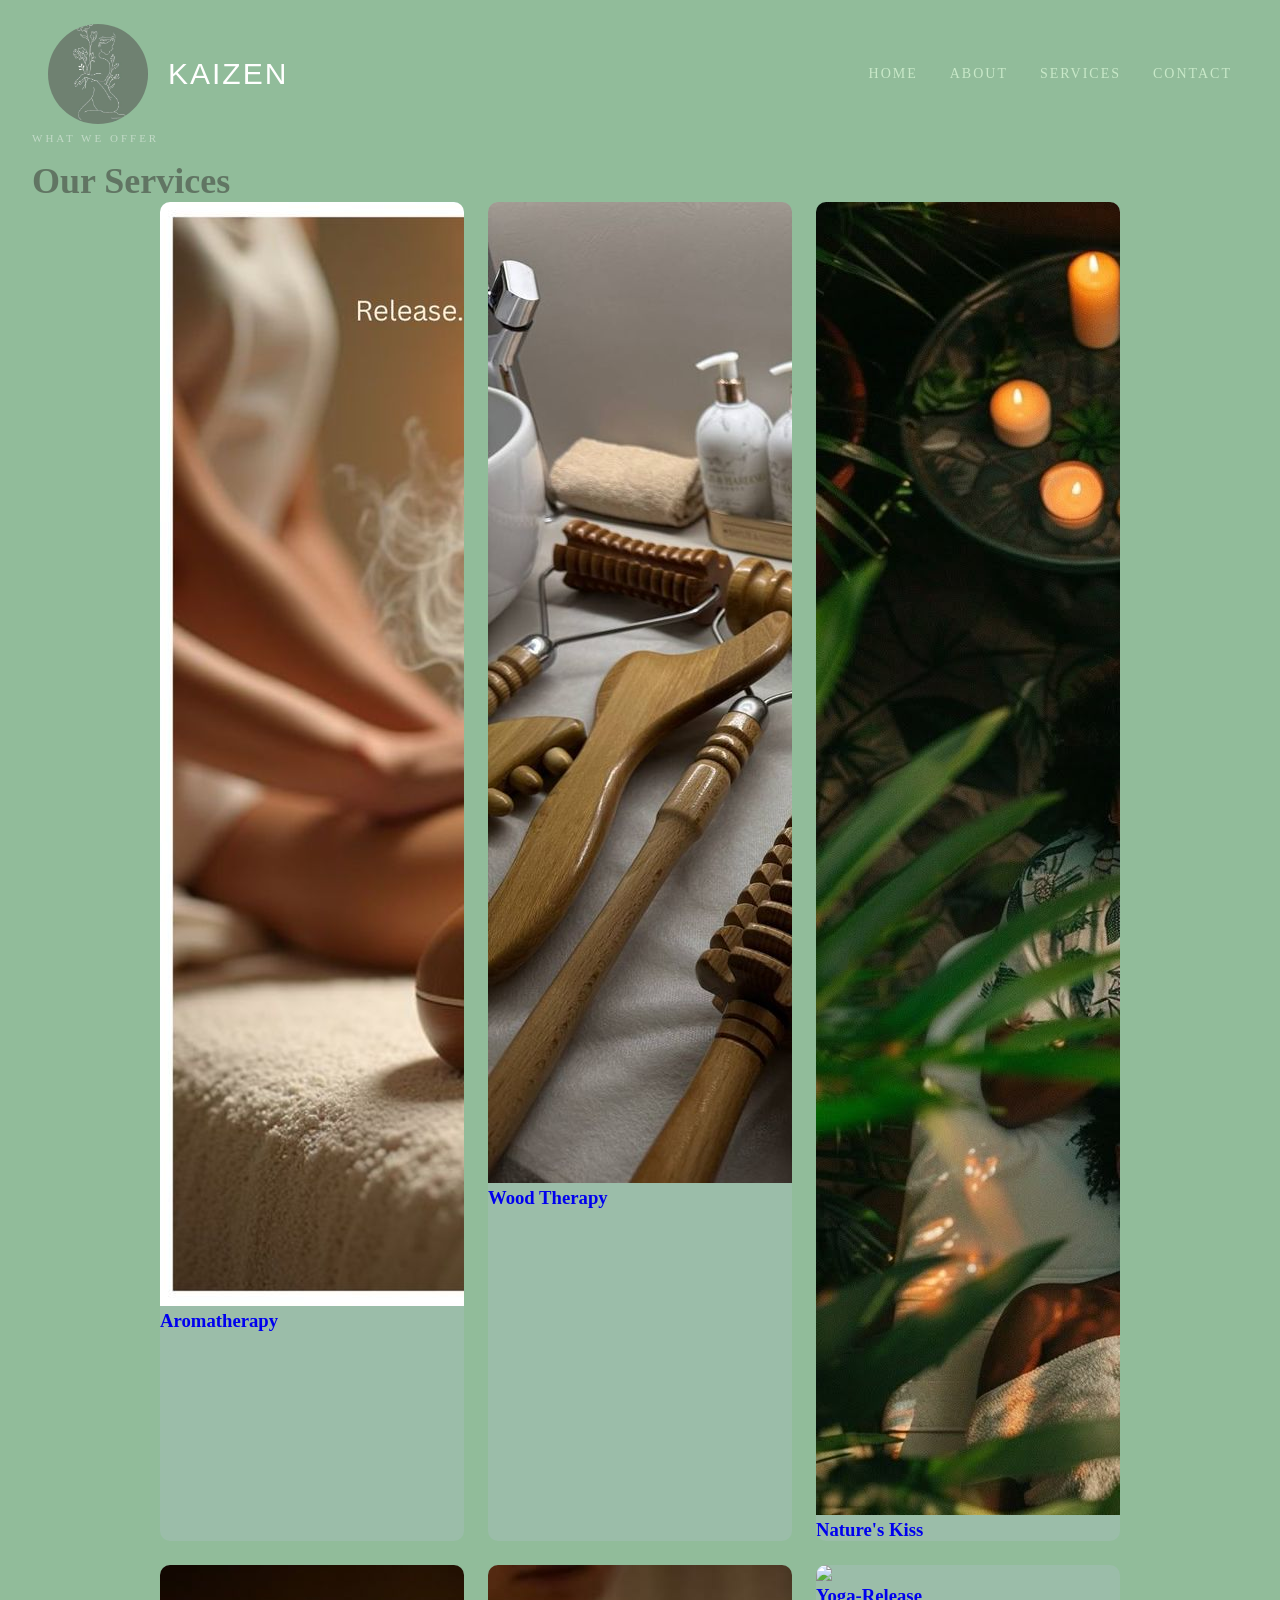
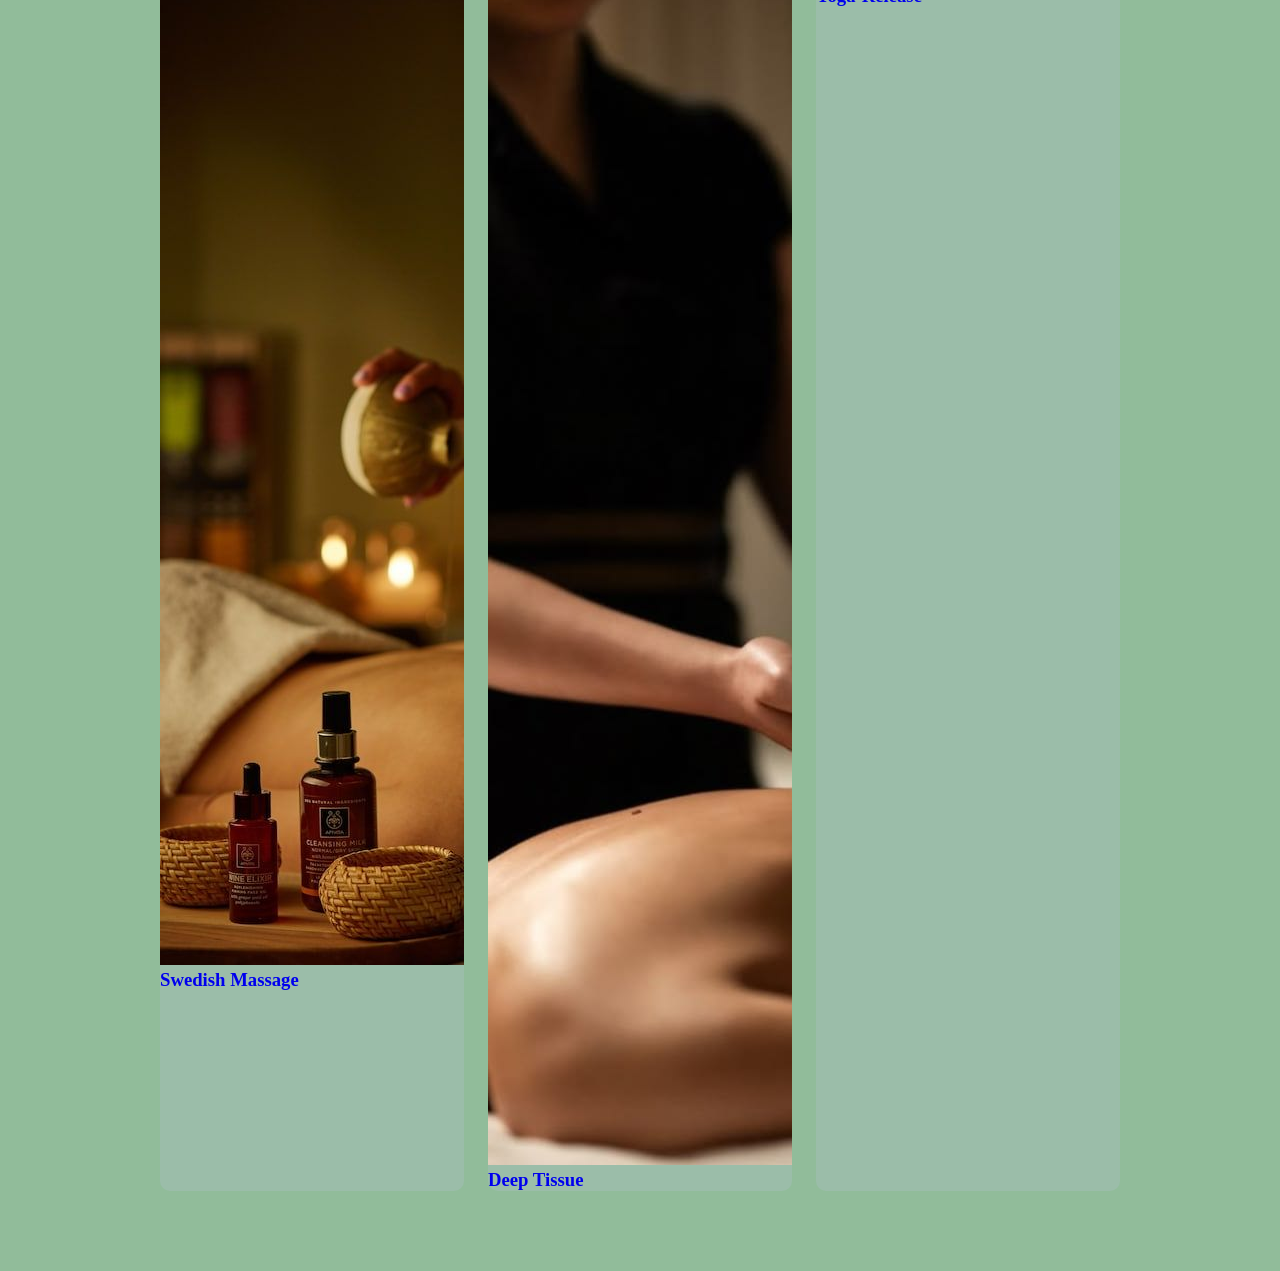
==== about.html @ e498088a "fixing the image files for card" ====
<!DOCTYPE html>
<html lang="en">
<head>
    <meta charset="UTF-8">
    <meta name="viewport" content="width=device-width, initial-scale=1.0">
    <title>About</title>
    <link rel="stylesheet" href="style.css"/>

</head>
<body> 
    <nav>
    <a href="index.html" class="nav-logo">
      <img src="logo-wellness.jpg" alt="Logo" class="nav-logo-img"/>
      <span class="nav-logo-text">Kaizen</span>
    </a>
    
    <div class="nav-links">
      <a href="index.html">Home</a>
      <a href="about.html" class="active">About</a>
      <a href="about.html#services">Services</a>
      <a href="booking.html">Contact</a>
    </div>

    <div class="hamburger" id="hamburger" onclick="toggleMenu()">
      <span></span>
      <span></span>
      <span></span>
      <span></span>
    </div>
  </nav>

  
  <div class="mobile-menu" id="mobileMenu">
    <a href="index.html">Home</a>
    <a href="about.html">About</a>
    <a href="about.html#services">Services</a>
    <a href="booking.html">Contact</a>
  </div>

  <!--About my company small paragragh-->
<section id="about">




</section>


  <!--my services section  -->
  <!--the description of services will be in a javascript array hence use of id -->
<section id="services" class="services-section">
    <div classs="services-header">
        <p class="services-tag">What we Offer</p>
        <h2 class="services-title">Our Services</h2>
    </div>
    
    <div class="services-grid" id="servicesGrid"></div>
</section>

<!--footer section-->

    <script src="script.js"></script>
    <script src="services.js" defer></script>
</body>
</html>
---- style.css ----
* {
  margin: 0;
  padding: 0;
  box-sizing: border-box;
}

body {
  background: whitesmoke;
  font-family: "Playfair Display", serif;
}

nav {
 color: rgb(6, 70, 6);
  position: absolute;
  top: 0;
  left: 0;
  width: 100%;
  display: flex;
  gap: 2rem;
  padding: 1.5rem 3rem;
  z-index: 10;
  box-sizing: border-box;
}

.nav-logo{
    margin-right: auto;
    display: flex;
    align-items: center;
    gap: 20px;
    text-decoration: none;
}

.nav-logo-img{
    height: 100px;
    width: 100px;
    object-fit: cover;
    border-radius: 60%;
}


.nav-logo-text {
  font-family: 'Playball Regular', sans-serif;
  font-size: 30px;
  color: #fff;
  font-weight: 400;
  
}

/* Nav links — sit on the right */
.nav-links {
  display: flex;
  align-items: center;
  gap: 2rem;
}


nav a {
  color: rgb(200, 232, 200);
  text-decoration: none;
  font-family: "Playfair Display", serif;
  font-size: 14px;
  letter-spacing: 2px;
  text-transform: uppercase;
  transition: color 0.3s;
}

nav a:hover {
  color: #a8d0ff;
}

.hero {
    position: relative;
    width: 100%;
    min-height: 100vh;
    display: flex;
    align-items: center;
    justify-content: center;
    overflow: hidden;
    background-image: url('bamboo-sitting-area.jpg');
    background-size: cover;
    background-position: center;
}

.hero-overlay{
    position: absolute;
    inset: 0;
    background: rgba(0, 0, 0, 0.7);
    transition:background 0.5s ease ;
}

.hero:hover .hero-overlay{
    background: rgba(0, 0, 0, 0.2);
}

.hero-content {
    position: relative;
    z-index: 2;
    text-align: left;
    padding: 3rem 2rem;
    max-width: 560px;
}

.hero-title{
    font-family: 'Playfair Display', serif;
    font-size: 50px;
    color: #fff;
    line-height: 1.1;
    margin-bottom: 1rem;
}

.hero-title span{
    display: inline-block;
    transition: transform 0.35s ease, color 0.35s ease;
    cursor: default;
 }

 .hero-title span:hover{
    color: white;
    transform: translateY(-5px) scale(1.05); 
 }

.hero-subtitle{
    font-family: Georgia, 'Times New Roman', Times, serif;
    font-size: 18px;
    color: rgba(255,255,255,0.8);
    line-height: 1.7;
    margin-bottom: 2.5rem;
 }   

 .hero-subtitle em{
    font-style: normal;
    display: inline-block;
    transition: color 0.3s , transform 0.3s;
    cursor: default;
 }

 .hero-subtitle em:hover{
    color: rgb(17, 91, 67);
    transform: translateY(-2px);
 }

 .hero-btn{
    padding: 16px 48px;
    background: transparent;
    color: rgb(129, 168, 129);
    border: 1.5px solid rgba(255,255,255,0.7);
    font-family: Georgia, 'Times New Roman', Times, serif;
    font-size: 13px;
    letter-spacing: 3px;
    text-transform: uppercase;
    cursor: pointer;
    transition: background 0.3s, transform 0.2s;
 }

 .hero-btn:hover{
    background: rgba(255,255,255,0.15);
    border-color: rgb(6, 49, 6);
    transform: translateY(-3px);
 }
 
 .hero-btn:active{
    transform: translateY(0);
 }

 /*feature section */

 .features-section{
  background: rgb(246, 237, 237);
  padding: 5rem 2rem;
  font-family: 'Playfair Display',serif;
 }

 .features-header{
  text-align: center;
  margin-bottom: 3.5rem;
 }

 

.features-title{
  font-family: 'Playball Regular',sans-serif;
  font-size: 34px;
  color: rgb(4, 50, 26);
  font-weight: 700;
  margin-bottom: 0.8rem;
}

.features-subtitle{
  font-size: 15px;
  color: rgb(4, 50, 26);
  max-width: 480px;
  margin: 0 auto;
  line-height: 1.7;
}

.features-grid{
  display: grid;
  grid-template-columns: repeat(3, 1fr);
  gap: 1.5rem;
  max-width: 960px;
  margin: 0 auto;
}

.feature-card{
  background: #d9e7dc7e;
  border: 0.5px solid rgba(0, 0, 0, 0.7);
  border-radius: 12px;
  text-align: center;
  padding:2rem 1.5rem;
  transition: transform 0.3s, box-shadow 0.3s, border-color 0.3s;
  cursor: default;
}

.feature-card:hover{
  transform: translateY(-6px);
  box-shadow: 0 12px 40px rgba(0, 0, 0, 0.08);
  border-color: rgba(131, 136, 141, 0.5);
}

.feature-icon{
  width:60px;
  height:60px;
  border-radius: 50%;
  display:flex;
  background:#9bbda9;
  align-items: center;
  justify-content: center;
  font-size: 26px;
  margin: 0 auto 1.2rem;
  transition: background 0.3s, transform 0.3s;
}

.feature-card:hover .feature-icon{
  background: #716f6f;
  transform: scale(1.1)rotate(-5deg);
}

.feature-name{
  font-family: 'Playball Regular',sans-serif;
  font-size:17px;
  color:rgb(21, 30, 24);
  font-weight: 700;
  margin-bottom: 0.6rem;
}

.feature-desc{
  font-size: 13px;
  color: rgb(21, 30, 24);
  line-height: 1.7;
}



/*about section */




/*services section*/
.services-section{
  padding:5rem 2rem;
  background: rgb(145, 188, 154);
  font-family: 'Playfair Display', serif;
  padding-top: 8rem;
}

.services-header{
  text-align: center;
  margin-bottom: 3rem;
  font-size: 40px;
}

.services-tag{
  display: inline-block;
  font-size: 11px;
  letter-spacing: 3px;
  text-transform: uppercase;
  color: rgba(255,255,255,0.45);
  margin-bottom: 1rem;
}

.services-title{
  font-family: 'Playfair Display', serif;
  font-size: 36px;
  color: rgb(97, 117, 99);
  font-family: 700;
  margin: 0;
}

.services-grid{
  display: grid;
  grid-template-columns: repeat(3,1fr);
  gap: 1.5rem;
  max-width: 960px;
  margin:0 auto;
}

.services-card{
  background: #9bbda9;
  border:0.5px solid(255 255 255 0.08);
  border-radius: 10px;
  overflow: hidden;
  cursor: pointer;
  text-decoration: none;
  display: block;
  transition:border-color 0.3s transform 0.3s;
}

.services-card:hover{
  border-color: rgba(168 208 255);
  transform:translateY(-6px)
}

.services-img-wrap{
  position: relative;
  width: 100%;
  height:180px;
  overflow: hidden;
}

.services-img-wrap img{
  width: 100%;
  height:100%;
  object-fit: cover;
  transition: transform 0.5s ease, filter 0.4s ease;
  filter: brightness(0.75);
}

.services-card:hover.services-img-wrap img{
  transform: scale(1.08); /*zoom on hover*/
  filter:brightness(1); /*full brightness on hover*/
}

/*dark overlay on image*/
.services-img-overlay{
  position: absolute;
  inset: 0;
  background: rgba(10,20,40,0.35);
  transition: background 0.4s;
}

.services-card:hover .services-img-overlay{
  background: rgba(10,20,40,0.1);  /*lighter on hover*/
}

.services-badge{
  position: absolute;
  top:12px;
  right:12px;
  background: rgba(10,20,40,0.75);
  color: #3e6d57;
  font-size: 11px;
  letter-spacing: 1.5px;
  text-transform: uppercase;
  padding:4px 10px;
  border-radius: 20px;
  border: 0.5px solid rgba(168 208 255 0.3);
}

/*card body*/
.services-body{
  padding: 1.2rem 1.25rem 1.4rem;
}

.services-name{
  font-family: 'Playball Regular', sans-serif;
  font-size: 18px;
  color:rgb(13, 45, 13);
  font-weight: 700;
  margin: 0 0 0.5rem;
}

.services-desc{
  font-size:13px;
  color: rgba(255,255,255,0.55);
  line-height: 1.6;
  margin: 0 0 1rem;
}

/*price and book now row*/
.services-footer{
  display: flex;
  align-items: center;
  justify-content: space-between;
}

.services-price{
  font-size: 15px;
  color: #9bbda9;
}

.services-price span{
  font-size: 11px;
  color: rgba(255,255,255,0.4);
  letter-spacing: 1px;
  text-transform: uppercase;
  margin-left: 4px;
}

.services-cta{
  font-size: 11px;
  letter-spacing: 2px;
  text-transform: uppercase;
  color: #a8d0ff;
  opacity: 0;
  transform: translateX(-6px);
  transition: opacity 0.3s, transform 0.3s;
}

.services-card:hover .services-cta{
  opacity:1;
  transform: translateX(0);
}


/*booking form section */





/*footer section*/

















 /*hamburger toggle menu */
 .hamburger{
  display: none;
  flex-direction: column;
  gap: 5px;
  cursor: pointer;
  padding: 4px;
 }

.hamburger span{
  display: block;
  width: 25px;
  height: 2px;
  background: rgb(209, 233, 209);
  border-radius: 2px;
  transition:all 0.3s;
 }

 .hamburger.is-open span:nth-child(1){
  transform: translateY(7px) rotate(45deg);
 }

 .hamburger.is-open span:nth-child(2){
  opacity:0;
 }
 
 .hamburger.is-open span:nth-child(3){
  transform: translateY(-7px) rotate(-45deg);
 }

 .mobile-menu{
  display: none;
  position: absolute;
  top: 70px;
  left:0;
  width:100%;
  background: rgba(9, 20, 40, 0.97);
  flex-direction: column;
  padding: 1.5rem 2rem;
  gap: 1.2rem;
  z-index:20;
 }

 .mobile-menu.open{
  display:flex;
 }

 .mobile-menu a{
  color:rgba(255,255,255,0.85);
  text-decoration: none;
  font-size:14px;
  letter-spacing: 2px;
  text-transform: uppercase;
  border-bottom: 0.5px solid rgba(255,255,255,0.1);
  padding-bottom: 1rem;
  transition:color 0.3s;
 }

 .mobile-menu a:hover{
  color:#fff
 }


/*Responsive section */
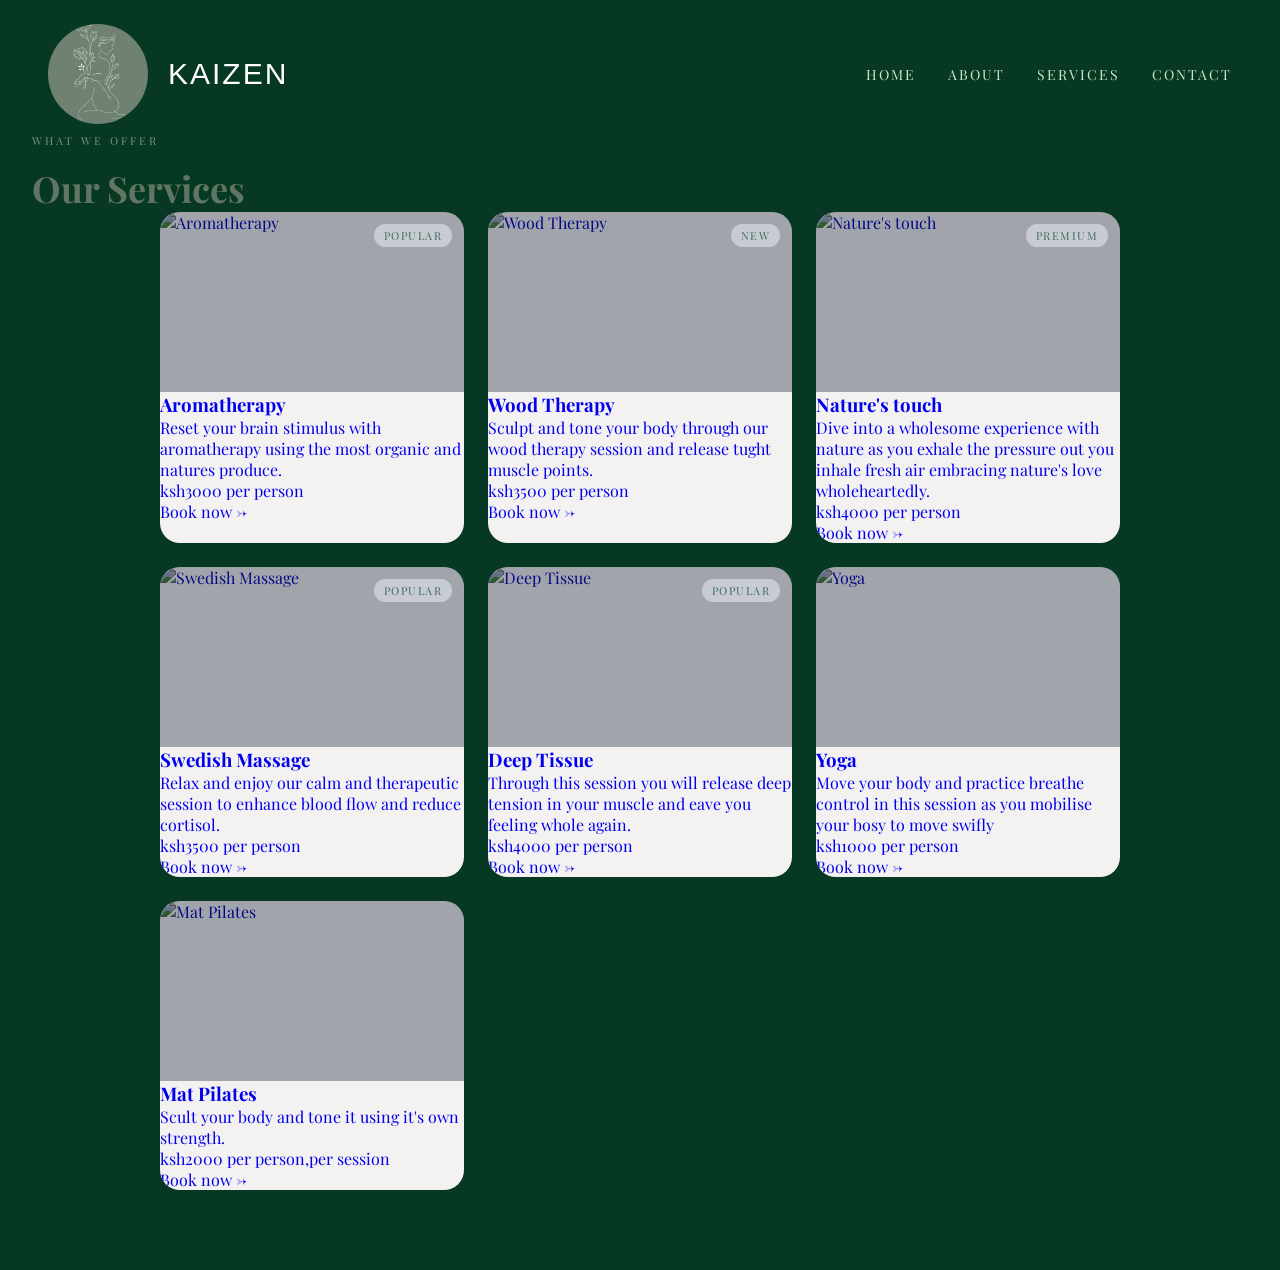
==== commit 532cf9fd: "booking file form input" ====
--- a/about.html
+++ b/about.html
@@ -4,6 +4,8 @@
     <meta charset="UTF-8">
     <meta name="viewport" content="width=device-width, initial-scale=1.0">
     <title>About</title>
+    <link href="https://fonts.googleapis.com/css2?family=Playball&family=Playfair+Display:ital,wght@0,400..900;1,400..900&display=swap" rel="stylesheet">
+
     <link rel="stylesheet" href="style.css"/>
 
 </head>
@@ -59,7 +61,7 @@
 
 <!--footer section-->
 
-    <script src="script.js"></script>
+    <script src="script.js" defer></script>
     <script src="services.js" defer></script>
 </body>
 </html>
--- a/style.css
+++ b/style.css
@@ -259,7 +259,7 @@
 /*services section*/
 .services-section{
   padding:5rem 2rem;
-  background: rgb(145, 188, 154);
+  background: rgb(6, 56, 36);
   font-family: 'Playfair Display', serif;
   padding-top: 8rem;
 }
@@ -296,14 +296,21 @@
 }
 
 .services-card{
-  background: #9bbda9;
-  border:0.5px solid(255 255 255 0.08);
-  border-radius: 10px;
+  background: rgb(244, 241, 241);
+  border:0.5px solid(168 255 255 0.08);
+  border-radius: 20px;
   overflow: hidden;
   cursor: pointer;
   text-decoration: none;
   display: block;
   transition:border-color 0.3s transform 0.3s;
+}
+.services-card img{
+  width:100%;
+  height:200px;
+  object-fit: cover;
+  display: block;
+  aspect-ratio: 1/1;
 }
 
 .services-card:hover{
@@ -347,7 +354,7 @@
   position: absolute;
   top:12px;
   right:12px;
-  background: rgba(10,20,40,0.75);
+  background: rgba(213, 217, 224, 0.75);
   color: #3e6d57;
   font-size: 11px;
   letter-spacing: 1.5px;
@@ -365,7 +372,7 @@
 .services-name{
   font-family: 'Playball Regular', sans-serif;
   font-size: 18px;
-  color:rgb(13, 45, 13);
+  color:rgb(236, 242, 236);
   font-weight: 700;
   margin: 0 0 0.5rem;
 }
@@ -386,7 +393,7 @@
 
 .services-price{
   font-size: 15px;
-  color: #9bbda9;
+  color: #353e39;
 }
 
 .services-price span{
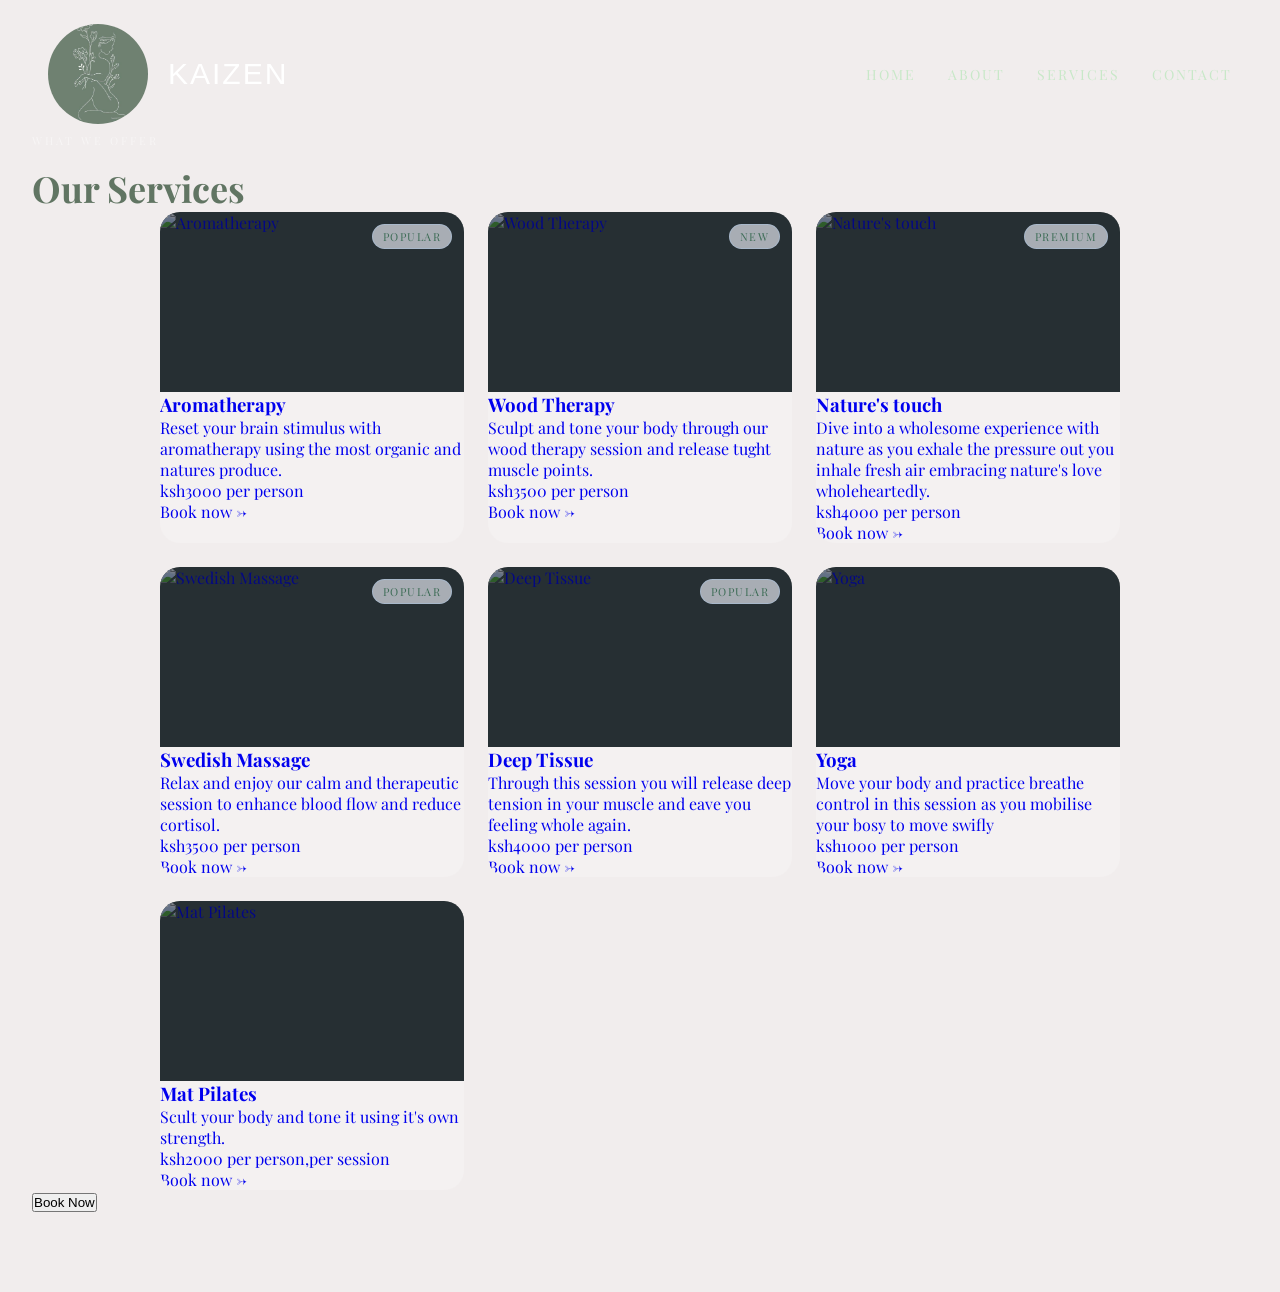
==== commit 01972e3e: "added a book now button to link to booking .html page" ====
--- a/about.html
+++ b/about.html
@@ -57,6 +57,7 @@
     </div>
     
     <div class="services-grid" id="servicesGrid"></div>
+    <button class="services-btn" onclick="window.location.href='booking.html'">Book Now</button>
 </section>
 
 <!--footer section-->
--- a/style.css
+++ b/style.css
@@ -259,7 +259,7 @@
 /*services section*/
 .services-section{
   padding:5rem 2rem;
-  background: rgb(6, 56, 36);
+  background: rgb(241, 237, 237);
   font-family: 'Playfair Display', serif;
   padding-top: 8rem;
 }
@@ -297,7 +297,7 @@
 
 .services-card{
   background: rgb(244, 241, 241);
-  border:0.5px solid(168 255 255 0.08);
+  border:0.5px solid(168,255,255,0.08);
   border-radius: 20px;
   overflow: hidden;
   cursor: pointer;
@@ -314,7 +314,7 @@
 }
 
 .services-card:hover{
-  border-color: rgba(168 208 255);
+  border-color: rgba(168,208,255);
   transform:translateY(-6px)
 }
 
@@ -323,6 +323,7 @@
   width: 100%;
   height:180px;
   overflow: hidden;
+  background: #353e39;
 }
 
 .services-img-wrap img{
@@ -361,7 +362,7 @@
   text-transform: uppercase;
   padding:4px 10px;
   border-radius: 20px;
-  border: 0.5px solid rgba(168 208 255 0.3);
+  border: 0.5px solid rgba(168,208,255,0.3);
 }
 
 /*card body*/
@@ -372,7 +373,7 @@
 .services-name{
   font-family: 'Playball Regular', sans-serif;
   font-size: 18px;
-  color:rgb(236, 242, 236);
+  color:rgb(236,242,236);
   font-weight: 700;
   margin: 0 0 0.5rem;
 }
@@ -389,11 +390,15 @@
   display: flex;
   align-items: center;
   justify-content: space-between;
+  margin-top: 1rem;
+  flex-wrap: wrap;
+  gap: 0.5rem;
 }
 
 .services-price{
   font-size: 15px;
   color: #353e39;
+  font-weight: 700;
 }
 
 .services-price span{
@@ -408,21 +413,215 @@
   font-size: 11px;
   letter-spacing: 2px;
   text-transform: uppercase;
-  color: #a8d0ff;
+  color: #a7a8ab;
+  background: #606e66;
+  padding: 8px 16px;
+  border-radius: 20px;
   opacity: 0;
   transform: translateX(-6px);
-  transition: opacity 0.3s, transform 0.3s;
+  transition: opacity 0.3s, transform 0.3s background 0.3s;
 }
 
 .services-card:hover .services-cta{
   opacity:1;
   transform: translateX(0);
+  background: #1b4332;
 }
 
 
 /*booking form section */
-
-
+.booking-body{color: rgb(246, 237, 237);}
+.booking-wrap{
+  display: grid;
+  grid-template-columns: 1fr 1fr;
+  max-width: 1100px;
+  margin: 0 auto;
+  padding: 8rem 2rem 4rem;
+  gap: 5rem;
+  align-items: start;
+}
+
+.booking-eyebrow{
+  display: block;
+  font-size: 11px;
+  letter-spacing: 3px;
+  text-transform: uppercase;
+  color: #353e39;
+  margin-bottom: 1.2rem;
+}
+
+.booking-heading{
+  font-family: 'Playball Regular', sans-serif;
+  font-size: 42px;
+  color: #353e39;
+  line-height: 1.15;
+  margin-bottom: 1.2rem;
+}
+
+.info-list{
+  list-style: none;
+  display: flex;
+  flex-direction: column;
+  gap: 1rem;
+}
+
+.info-list li{
+  display: flex;
+  align-items: flex-start;
+  gap:12px;
+  font-size: 13px;
+  color:rgba(55, 54, 54, 0.5);
+  line-height: 0.6;
+}
+
+.info-dot{
+  width:6px;
+  height:6px;
+  border-radius: 50%;
+  background: #3e6d57;
+  margin-top: 6px;
+  flex-shrink: 0;
+}
+
+.booking-form-wrap{
+  background: rgba(255,255,255,0.03);
+  border: 0.5px solid rgba(255,255,255,0.1);
+  border-radius: 14px;
+  padding: 2.5rem;
+}
+
+.form-title{
+  font-family: 'Playfair Display', serif;
+  font-size: 40px;
+  color: #2d2b2b;
+  margin-left: 2rem;
+}
+
+.form-row{
+  display: grid;
+  grid-template-columns: 1fr 1fr;
+  gap:1rem;
+  margin-bottom: 1rem;
+}
+
+.form-group{
+  display: flex;
+  flex-direction: column;
+  grid-area: 6px;
+  margin-bottom: 1rem;
+}
+
+.form-group label{
+  font-size: 11px;
+  letter-spacing: 2px;
+  text-transform: uppercase;
+  color:rgba(255,255,255,0.4);
+}
+
+.form-group input,
+.form-group select,
+.form-group textarea{
+  background: rgba(255,255,255,0.05);
+  border: 0.5px solid rgba(255,255,255,0.12);
+  border-radius: 6px;
+  padding: 12px 14px;
+  color: #3e6d57;
+  font-family: 'Playfair Display',serif;
+  font-size: 14px;
+  outline: #353e39;
+  transition: border-color 0.3s, background 0.3s;
+  width: 100%;
+  appearance: none;
+}
+
+.form-group input::placeholder,
+.form-group textarea::placeholder {
+  color:rgba(255,255,255,0.2);
+}
+
+.form-group input:focus,
+.form-group select:focus,
+.form-group textarea:focus {
+  border-color: rgba(168,208,255,0.5);
+  background: rgba(168,208,255,0.05);
+}
+
+.form-group textarea{
+  resize:vertical;
+  min-height: 90px;
+}
+
+.select-wrap{position: relative;}
+
+.select-wrap select{
+  cursor: pointer;
+  padding-right: 36px;
+}
+
+.select-arrow{
+  position: absolute;
+  right: 14px;
+  top: 50%;
+  transform: translateY(-50%);
+  pointer-events: none;
+  color:rgba(255,255,255,0.35);
+  font-size: 10px;
+}
+
+.form-group select option {
+  background: #716f6f;
+  color: #fff;
+}
+
+.submit-btn{
+  width: 100%;
+  padding: 15px;
+  background: transparent;
+  border: 1px solid rgba(255,255,255,0.5);
+  border-radius: 6px;
+  color: #fff;
+  font-family:'Playball Regular', sans-serif;
+  font-size: 12px;
+  letter-spacing: 3px;
+  text-transform: uppercase;
+  cursor: pointer;
+  transition:  background 0.3s, border-color 0.3s, transform 0.2s;
+  margin-top: 0.5rem;
+}
+
+.submit-btn:hover{
+  background: rgba(168,208,255,0.1);
+  border-color: #353e39;
+  transform: translateY(-2px);
+}
+
+.success-msg{
+  display: none;
+  text-align: center;
+  padding: 2rem 0;
+}
+
+.success-icon{
+  width:52px; height:52px;
+  border-radius: 50%;
+  border: 1.5px solid #716f6f;
+  display: flex; align-items: center; justify-content: center;
+  margin: 0 auto 1.2rem;
+  font-size: 20px;
+  color: #9bbda9;
+}
+
+.success-msg h3{
+  font-family: 'Playball Regular',sans-serif;
+  font-size: 22px; color: #fff;
+  margin-bottom: 0.5rem;
+}
+
+.succes-msg p{
+  font-size: 14px;
+  color: rgba(255,255,255,0.45);
+  line-height: 1.6;
+}
 
 
 
@@ -508,3 +707,43 @@
 
 
 /*Responsive section */
+@media (max-width:768px){
+  .booking-wrap{ 
+    grid-template-columns: 1fr;
+    gap: 2.5rem;
+    padding: 2rem 1.2rem;
+  }
+  .form-row{grid-template-columns: 1fr;}
+  .booking-heading{font-size: 30px;}
+  .booking-form-wrap{padding: 1.5rem;}
+  nav{padding: 1rem 1.5rem;}
+  nav a:not(.active) {display: none;}
+
+  .hamburger{display: flex;}
+  .hero-title{font-size: 15px;}
+  .nav-links{display: none;}
+  .nav-logo-text{font-size: 14px;}
+  .hero-title{font-size: 38px;}
+  .hero-subtitle{font-size: 15px;}
+  .hero-btn{padding: 12px 32px;}
+  .services-grid{grid-template-columns: repeat(2, 1fr);}
+  .services-title{font-size: 28px;}
+
+}
+@media (max-width:480px){
+  nav{padding: 1rem;}
+  .nav-logo-text{display: none;}
+  .nav-logo-img{height: 36px;}
+  .hero-title{font-size: 28px;}
+  .hero-subtitle{font-size: 14px; margin-bottom: 1.5rem;}
+  .hero-btn{padding: 12px 28px; font-size: 11px; letter-spacing: 2px;}
+  .hero-content{padding: 1.5rem 1rem;}
+  .services-grid{grid-template-columns: 1fr;}
+  .services-section{padding: 3rem 1rem;}
+  .services-title{font-size: 22px;}
+  .services-img-wrap{height: 200px;}
+  .booking-heading{font-size: 24px;}
+  .booking-form-wrap{padding: 1.2rem;}
+  .submit-btn{font-size: 11px; letter-spacing: 2px;padding: 14px;}
+  .form-title{font-size: 28px;}
+}
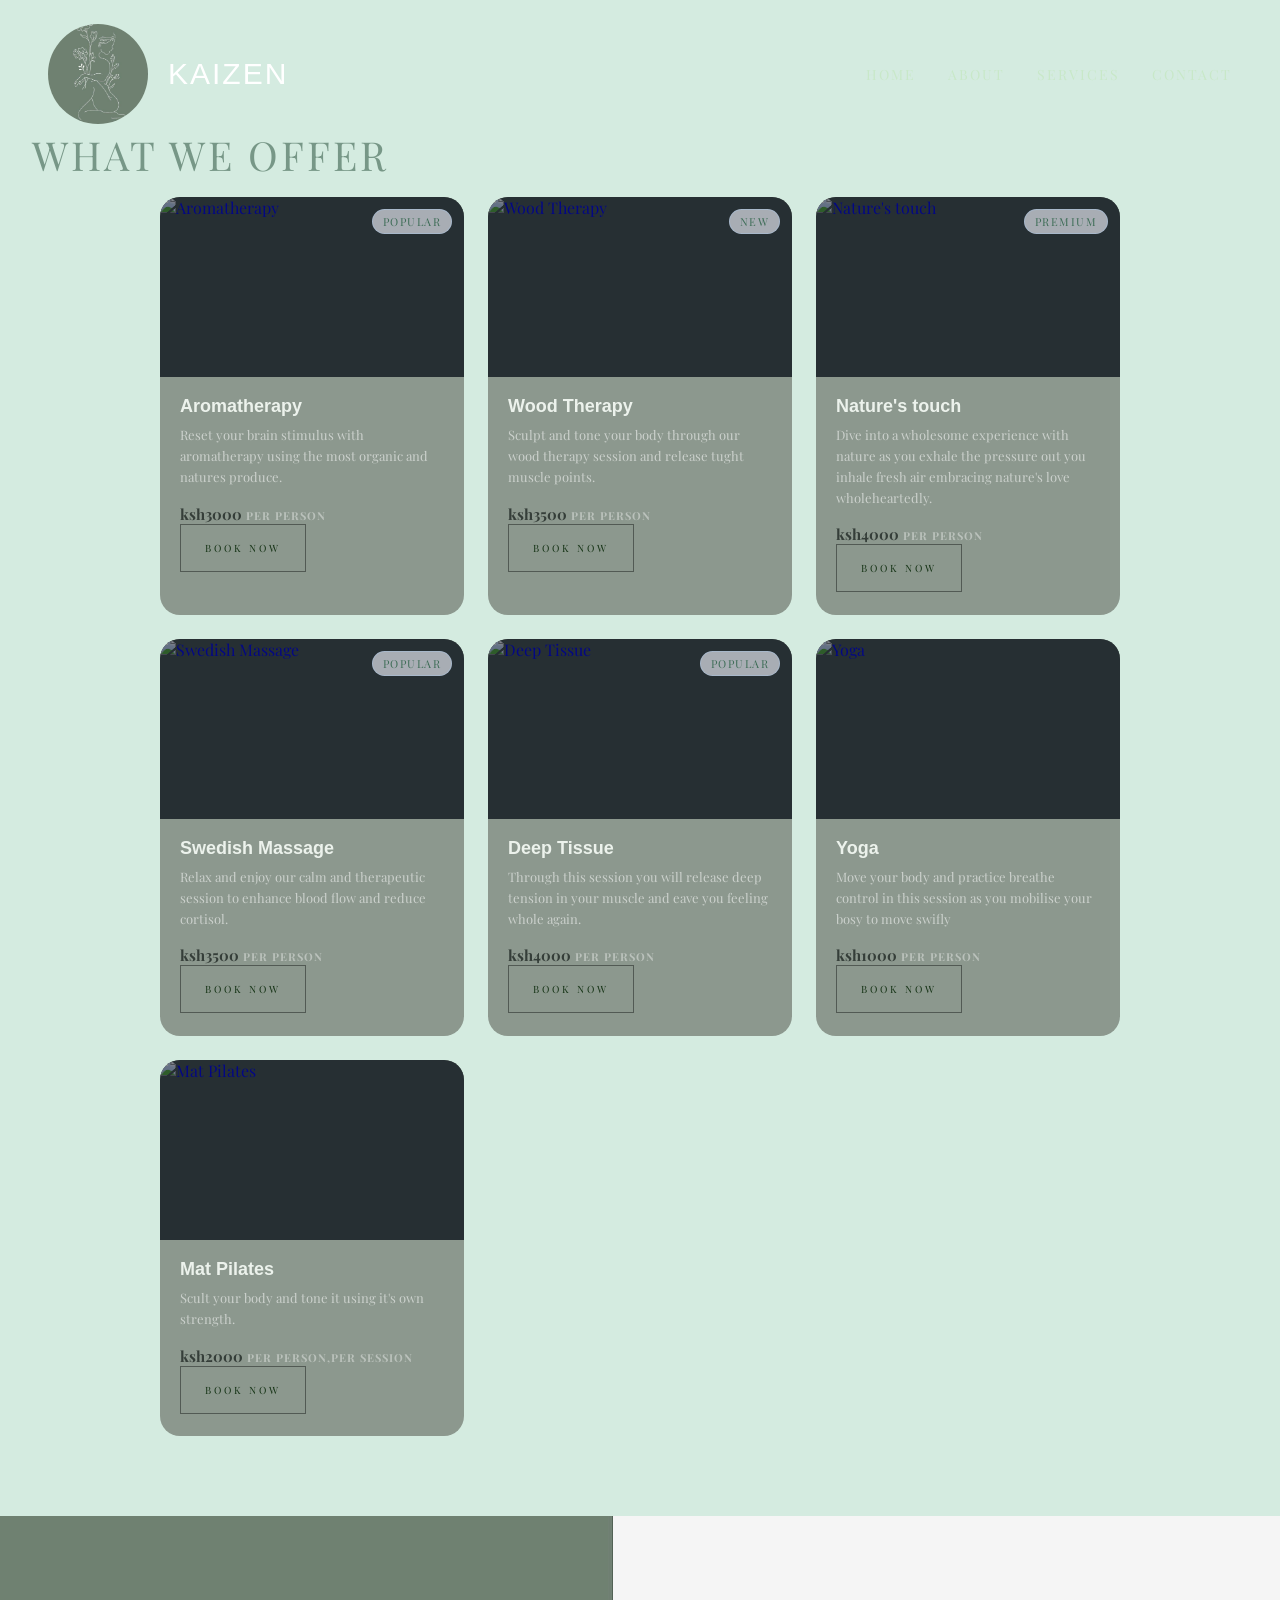
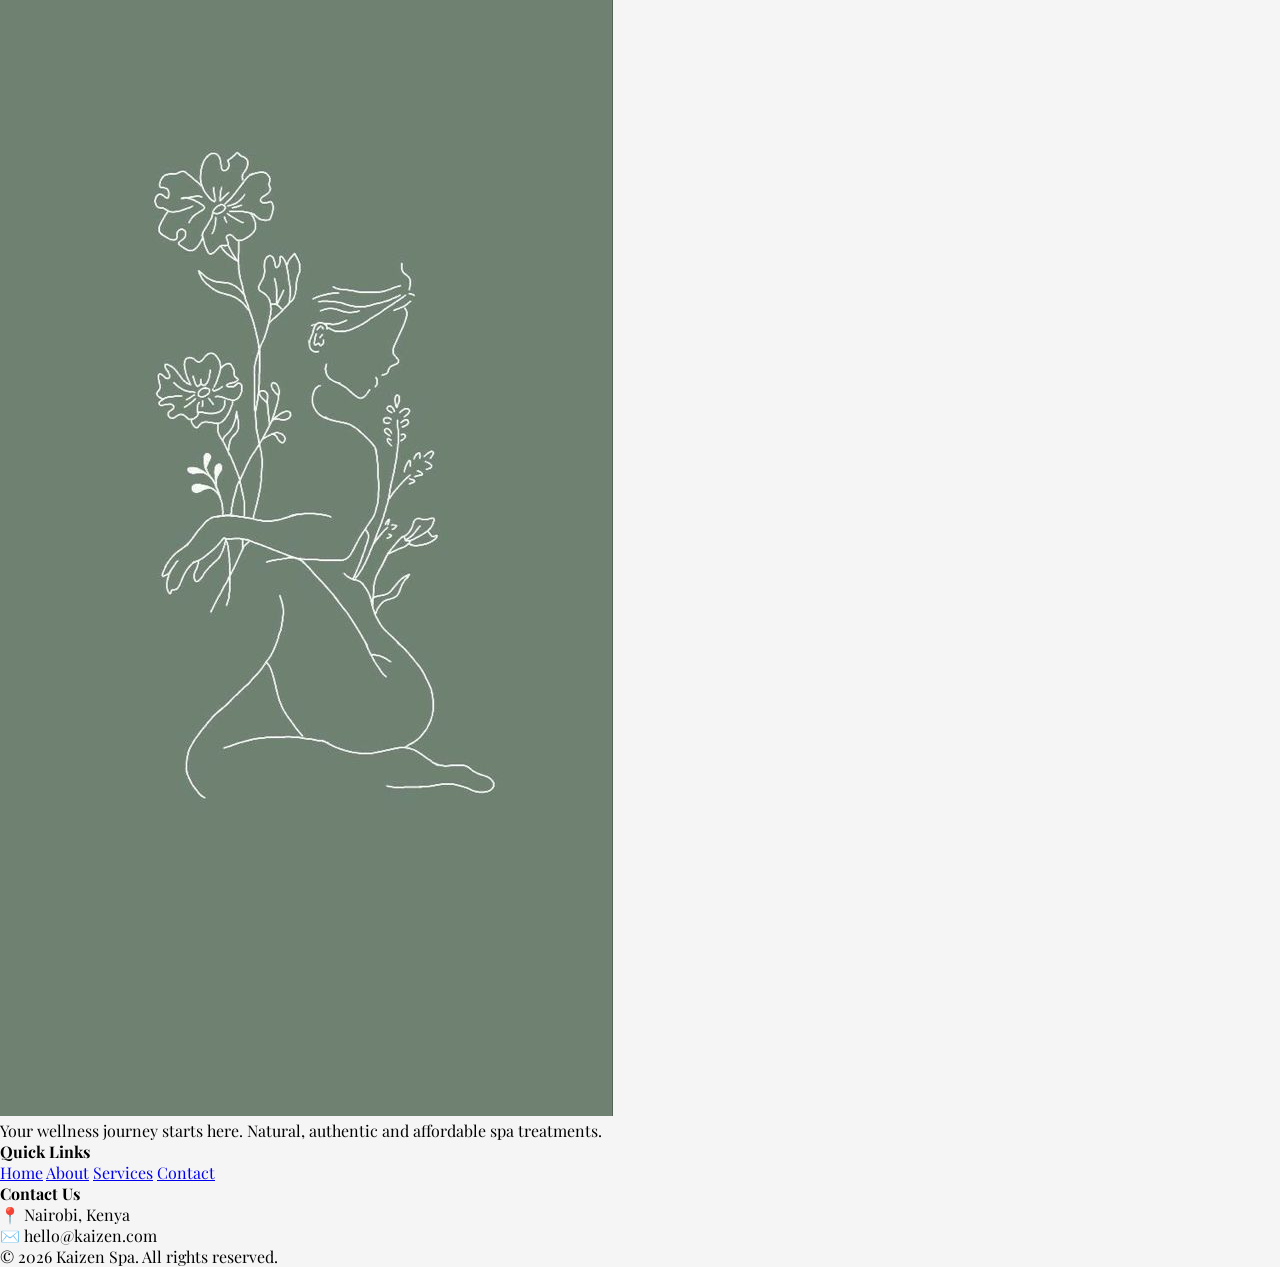
==== commit ba2c9b86: "feat: footer section at the bottom of every page" ====
--- a/about.html
+++ b/about.html
@@ -53,14 +53,52 @@
 <section id="services" class="services-section">
     <div classs="services-header">
         <p class="services-tag">What we Offer</p>
-        <h2 class="services-title">Our Services</h2>
     </div>
     
     <div class="services-grid" id="servicesGrid"></div>
-    <button class="services-btn" onclick="window.location.href='booking.html'">Book Now</button>
 </section>
 
 <!--footer section-->
+<footer class="footer">
+  <div class="footer-content">
+
+    <!-- Logo and description -->
+    <div class="footer-brand">
+      <img src="logo-wellness.jpg" alt="Logo" class="footer-logo"/>
+      <p class="footer-desc">Your wellness journey starts here. Natural, authentic and affordable spa treatments.</p>
+    </div>
+
+    <!-- Quick links -->
+    <div class="footer-links">
+      <h4>Quick Links</h4>
+      <a href="index.html">Home</a>
+      <a href="about.html">About</a>
+      <a href="about.html#services">Services</a>
+      <a href="booking.html">Contact</a>
+    </div>
+
+    <!-- Contact -->
+    <div class="footer-contact">
+      <h4>Contact Us</h4>
+      <p>📍 Nairobi, Kenya</p>
+      <p>✉️ hello@kaizen.com</p>
+    </div>
+
+  </div>
+
+  <!-- Bottom bar -->
+  <div class="footer-bottom">
+    <p>© 2026 Kaizen Spa. All rights reserved.</p>
+  </div>
+
+</footer>
+
+
+
+
+
+
+
 
     <script src="script.js" defer></script>
     <script src="services.js" defer></script>
--- a/style.css
+++ b/style.css
@@ -259,7 +259,7 @@
 /*services section*/
 .services-section{
   padding:5rem 2rem;
-  background: rgb(241, 237, 237);
+  background: rgb(212, 235, 224);
   font-family: 'Playfair Display', serif;
   padding-top: 8rem;
 }
@@ -272,20 +272,16 @@
 
 .services-tag{
   display: inline-block;
-  font-size: 11px;
+  font-size: 40px;
   letter-spacing: 3px;
   text-transform: uppercase;
-  color: rgba(255,255,255,0.45);
+  color: rgba(7, 49, 26, 0.45);
   margin-bottom: 1rem;
-}
-
-.services-title{
-  font-family: 'Playfair Display', serif;
-  font-size: 36px;
-  color: rgb(97, 117, 99);
-  font-family: 700;
-  margin: 0;
-}
+  text-align: center;
+  justify-content: center;
+}
+
+
 
 .services-grid{
   display: grid;
@@ -296,7 +292,7 @@
 }
 
 .services-card{
-  background: rgb(244, 241, 241);
+  background: rgb(140, 152, 142);
   border:0.5px solid(168,255,255,0.08);
   border-radius: 20px;
   overflow: hidden;
@@ -409,24 +405,31 @@
   margin-left: 4px;
 }
 
-.services-cta{
-  font-size: 11px;
-  letter-spacing: 2px;
-  text-transform: uppercase;
-  color: #a7a8ab;
-  background: #606e66;
-  padding: 8px 16px;
-  border-radius: 20px;
-  opacity: 0;
-  transform: translateX(-6px);
-  transition: opacity 0.3s, transform 0.3s background 0.3s;
-}
-
-.services-card:hover .services-cta{
-  opacity:1;
-  transform: translateX(0);
-  background: #1b4332;
-}
+
+
+.services-btn{
+    padding: 16px 24px;
+    background: transparent;
+    color: rgb(21, 51, 21);
+    border: 1.5px solid rgba(58, 65, 60, 0.7);
+    font-family:'Playfair Display', serif;
+    font-size: 10px;
+    letter-spacing: 3px;
+    text-transform: uppercase;
+    cursor: pointer;
+    transition: background 0.3s, transform 0.2s;
+ }
+
+ .services-btn:hover{
+    background: rgba(255,255,255,0.15);
+    border-color: rgb(6, 49, 6);
+    transform: translateY(-3px);
+ }
+ 
+ .services-btn:active{
+    transform: translateY(0);
+ }
+
 
 
 /*booking form section */
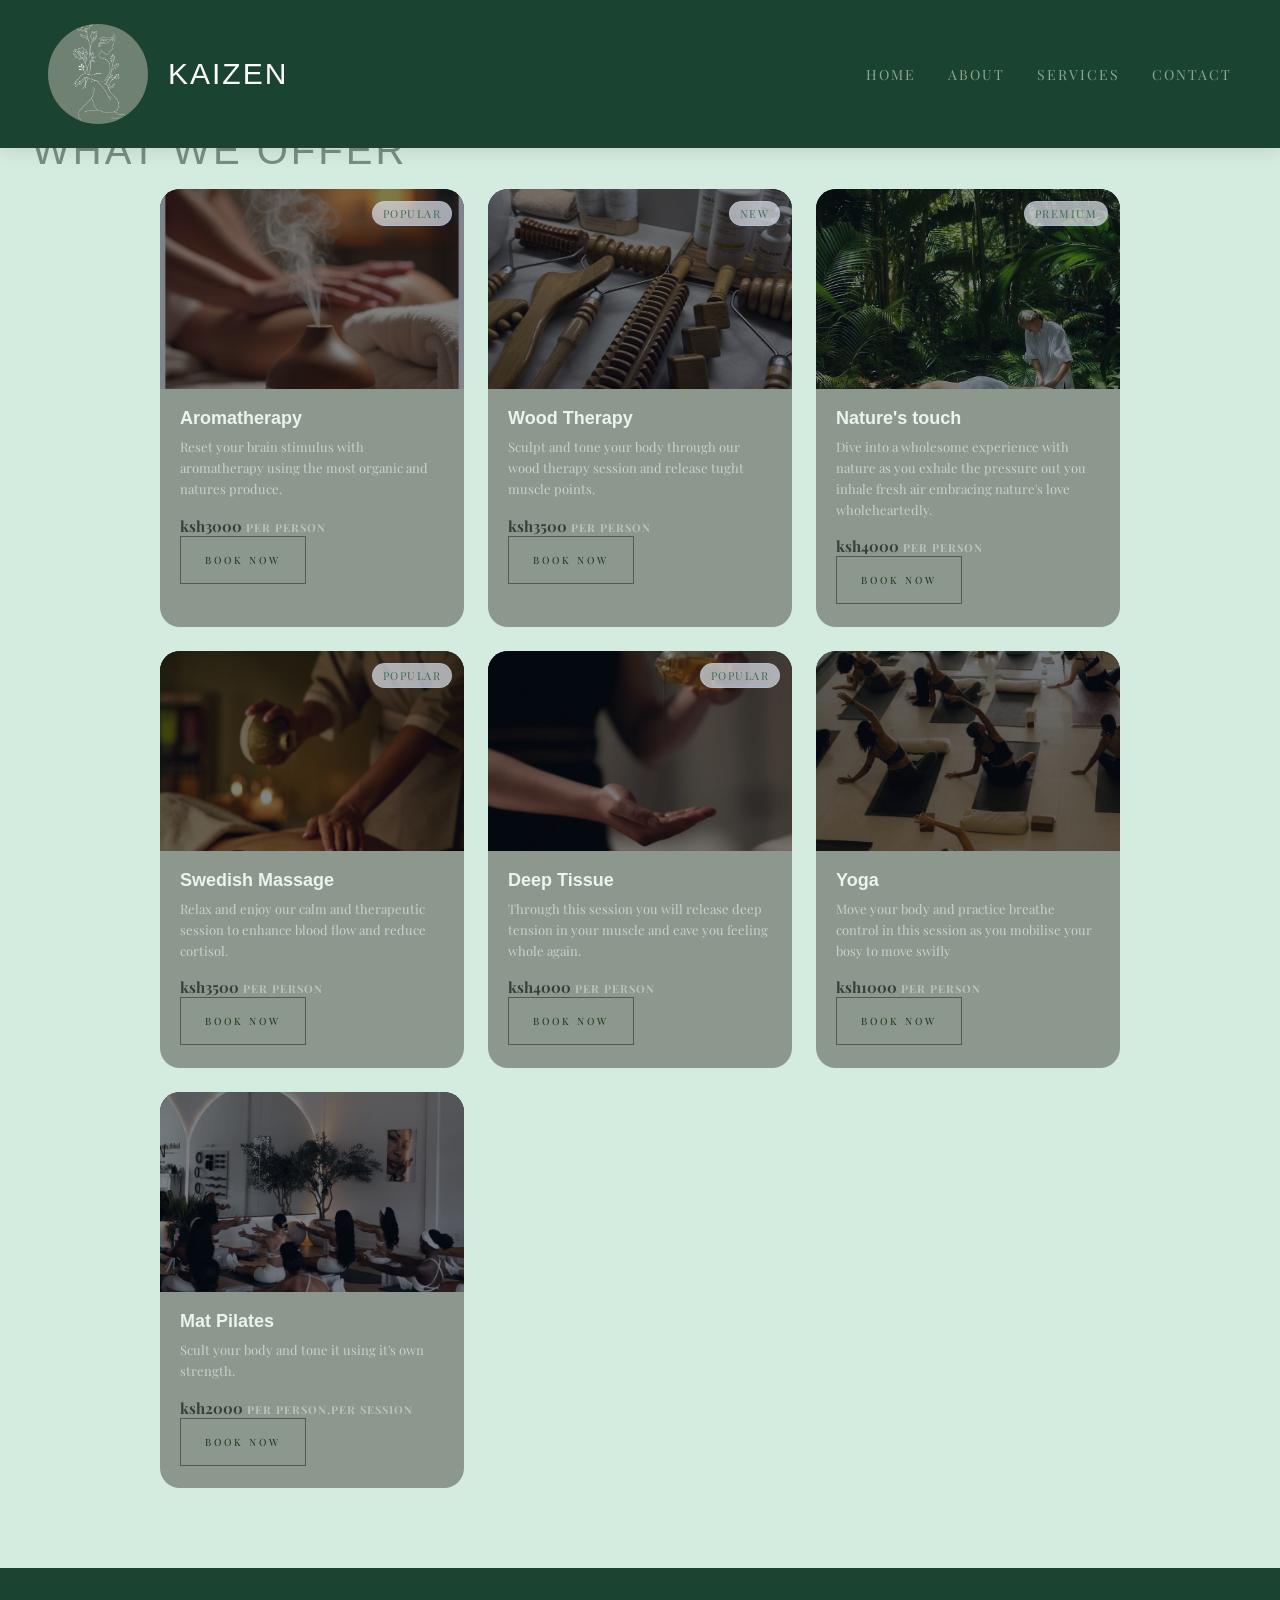
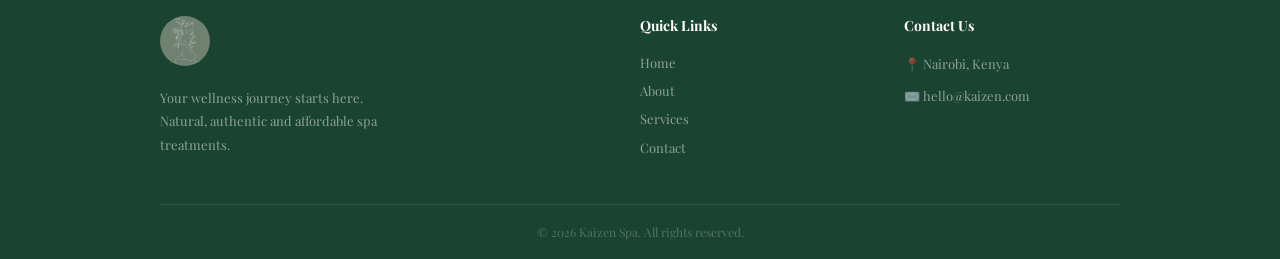
==== commit 3da751c3: "addition of a solid nav class so that my about and booking pageas can have a coloured nav bar alsode" ====
--- a/about.html
+++ b/about.html
@@ -10,7 +10,7 @@
 
 </head>
 <body> 
-    <nav>
+    <nav class="nav-solid">
     <a href="index.html" class="nav-logo">
       <img src="logo-wellness.jpg" alt="Logo" class="nav-logo-img"/>
       <span class="nav-logo-text">Kaizen</span>
@@ -94,12 +94,6 @@
 </footer>
 
 
-
-
-
-
-
-
     <script src="script.js" defer></script>
     <script src="services.js" defer></script>
 </body>
--- a/style.css
+++ b/style.css
@@ -20,6 +20,14 @@
   padding: 1.5rem 3rem;
   z-index: 10;
   box-sizing: border-box;
+  background: transparent;
+}
+
+/* Solid nav — for about and booking pages */
+.nav-solid {
+  position: fixed;            /* so it stays at top when scrolling */
+  background: #1b4332;       
+  box-shadow: 0 2px 20px rgba(0,0,0,0.1);
 }
 
 .nav-logo{
@@ -41,7 +49,7 @@
 .nav-logo-text {
   font-family: 'Playball Regular', sans-serif;
   font-size: 30px;
-  color: #fff;
+  color: #ffffff;
   font-weight: 400;
   
 }
@@ -55,7 +63,7 @@
 
 
 nav a {
-  color: rgb(200, 232, 200);
+  color: rgb(143, 165, 143);
   text-decoration: none;
   font-family: "Playfair Display", serif;
   font-size: 14px;
@@ -79,6 +87,7 @@
     background-image: url('bamboo-sitting-area.jpg');
     background-size: cover;
     background-position: center;
+    padding-top: 0;
 }
 
 .hero-overlay{
@@ -273,9 +282,10 @@
 .services-tag{
   display: inline-block;
   font-size: 40px;
+  font-family: 'Playball Regular',sans-serif;
   letter-spacing: 3px;
   text-transform: uppercase;
-  color: rgba(7, 49, 26, 0.45);
+  color: rgba(5, 29, 16, 0.45);
   margin-bottom: 1rem;
   text-align: center;
   justify-content: center;
@@ -317,7 +327,7 @@
 .services-img-wrap{
   position: relative;
   width: 100%;
-  height:180px;
+  height:200px;
   overflow: hidden;
   background: #353e39;
 }
@@ -410,7 +420,7 @@
 .services-btn{
     padding: 16px 24px;
     background: transparent;
-    color: rgb(21, 51, 21);
+    color: rgba(21, 51, 21);
     border: 1.5px solid rgba(58, 65, 60, 0.7);
     font-family:'Playfair Display', serif;
     font-size: 10px;
@@ -439,9 +449,13 @@
   grid-template-columns: 1fr 1fr;
   max-width: 1100px;
   margin: 0 auto;
-  padding: 8rem 2rem 4rem;
+  padding: 15rem 2rem 4rem;
   gap: 5rem;
   align-items: start;
+}
+
+.booking-left{
+  padding-top: 10rem;
 }
 
 .booking-eyebrow{
@@ -454,7 +468,7 @@
 }
 
 .booking-heading{
-  font-family: 'Playball Regular', sans-serif;
+  font-family: 'Playfair Display', serif;
   font-size: 42px;
   color: #353e39;
   line-height: 1.15;
@@ -474,7 +488,7 @@
   gap:12px;
   font-size: 13px;
   color:rgba(55, 54, 54, 0.5);
-  line-height: 0.6;
+  line-height: 1.6;
 }
 
 .info-dot{
@@ -487,17 +501,18 @@
 }
 
 .booking-form-wrap{
-  background: rgba(255,255,255,0.03);
-  border: 0.5px solid rgba(255,255,255,0.1);
+  background:#fff;
+  border: 1px solid rgba(0,0,0,0.1);
   border-radius: 14px;
   padding: 2.5rem;
+  box-shadow: 0 4px 24px rgba(0, 0, 0, 0.06);
 }
 
 .form-title{
   font-family: 'Playfair Display', serif;
   font-size: 40px;
   color: #2d2b2b;
-  margin-left: 2rem;
+  margin-bottom: 2rem;
 }
 
 .form-row{
@@ -510,7 +525,7 @@
 .form-group{
   display: flex;
   flex-direction: column;
-  grid-area: 6px;
+  gap: 6px;
   margin-bottom: 1rem;
 }
 
@@ -518,20 +533,20 @@
   font-size: 11px;
   letter-spacing: 2px;
   text-transform: uppercase;
-  color:rgba(255,255,255,0.4);
+  color:#3e6d57;
 }
 
 .form-group input,
 .form-group select,
 .form-group textarea{
-  background: rgba(255,255,255,0.05);
-  border: 0.5px solid rgba(255,255,255,0.12);
+  background: #9bbda9;
+  border: 1px solid rgba(45,106,79,0.3);
   border-radius: 6px;
   padding: 12px 14px;
-  color: #3e6d57;
+  color: #1b4332;
   font-family: 'Playfair Display',serif;
   font-size: 14px;
-  outline: #353e39;
+  outline: none;
   transition: border-color 0.3s, background 0.3s;
   width: 100%;
   appearance: none;
@@ -539,14 +554,14 @@
 
 .form-group input::placeholder,
 .form-group textarea::placeholder {
-  color:rgba(255,255,255,0.2);
+  color:#aaa;
 }
 
 .form-group input:focus,
 .form-group select:focus,
 .form-group textarea:focus {
-  border-color: rgba(168,208,255,0.5);
-  background: rgba(168,208,255,0.05);
+  border-color: #2d6a4f;
+  background:#edf5ef;
 }
 
 .form-group textarea{
@@ -567,7 +582,7 @@
   top: 50%;
   transform: translateY(-50%);
   pointer-events: none;
-  color:rgba(255,255,255,0.35);
+  color:#2d6a4f;
   font-size: 10px;
 }
 
@@ -582,7 +597,7 @@
   background: transparent;
   border: 1px solid rgba(255,255,255,0.5);
   border-radius: 6px;
-  color: #fff;
+  color:#2d6a4f;
   font-family:'Playball Regular', sans-serif;
   font-size: 12px;
   letter-spacing: 3px;
@@ -593,7 +608,7 @@
 }
 
 .submit-btn:hover{
-  background: rgba(168,208,255,0.1);
+  background:#1b4332;
   border-color: #353e39;
   transform: translateY(-2px);
 }
@@ -620,7 +635,7 @@
   margin-bottom: 0.5rem;
 }
 
-.succes-msg p{
+.success-msg p{
   font-size: 14px;
   color: rgba(255,255,255,0.45);
   line-height: 1.6;
@@ -630,20 +645,93 @@
 
 /*footer section*/
 
-
-
-
-
-
-
-
-
-
-
-
-
-
-
+/* ════════════════════════════
+   FOOTER
+════════════════════════════ */
+.footer {
+  background: #1b4332;
+  font-family: 'Playfair Display', serif;
+  padding: 3rem 2rem 0;
+}
+
+.footer-content {
+  display: grid;
+  grid-template-columns: 2fr 1fr 1fr;
+  gap: 3rem;
+  max-width: 960px;
+  margin: 0 auto;
+  padding-bottom: 3rem;
+  border-bottom: 0.5px solid rgba(255,255,255,0.1);
+}
+
+/* Logo */
+.footer-logo {
+  height: 50px;
+  width: 50px;
+  border-radius: 50%;
+  object-fit: cover;
+  margin-bottom: 1rem;
+}
+
+.footer-desc {
+  font-size: 13px;
+  color: rgba(255,255,255,0.5);
+  line-height: 1.8;
+  max-width: 220px;
+}
+
+/* Links */
+.footer-links {
+  display: flex;
+  flex-direction: column;
+  gap: 0.7rem;
+}
+
+.footer-links h4,
+.footer-contact h4 {
+  font-size: 14px;
+  color: #fff;
+  font-weight: 700;
+  margin-bottom: 0.5rem;
+}
+
+.footer-links a {
+  font-size: 13px;
+  color: rgba(255,255,255,0.5);
+  text-decoration: none;
+  transition: color 0.3s, padding-left 0.3s;
+}
+
+.footer-links a:hover {
+  color: #b7e4c7;
+  padding-left: 4px;
+}
+
+/* Contact */
+.footer-contact {
+  display: flex;
+  flex-direction: column;
+  gap: 0.7rem;
+}
+
+.footer-contact p {
+  font-size: 13px;
+  color: rgba(255,255,255,0.5);
+  line-height: 1.6;
+}
+
+/* Bottom bar */
+.footer-bottom {
+  max-width: 960px;
+  margin: 0 auto;
+  padding: 1.2rem 0;
+  text-align: center;
+}
+
+.footer-bottom p {
+  font-size: 12px;
+  color: rgba(255,255,255,0.25);
+}
 
 
  /*hamburger toggle menu */
@@ -731,6 +819,11 @@
   .hero-btn{padding: 12px 32px;}
   .services-grid{grid-template-columns: repeat(2, 1fr);}
   .services-title{font-size: 28px;}
+  .footer-content {
+    grid-template-columns: 1fr 1fr;
+    gap: 2rem;
+  }
+
 
 }
 @media (max-width:480px){
@@ -749,4 +842,8 @@
   .booking-form-wrap{padding: 1.2rem;}
   .submit-btn{font-size: 11px; letter-spacing: 2px;padding: 14px;}
   .form-title{font-size: 28px;}
+  .footer-content {
+    grid-template-columns: 1fr;
+  }
+
 }
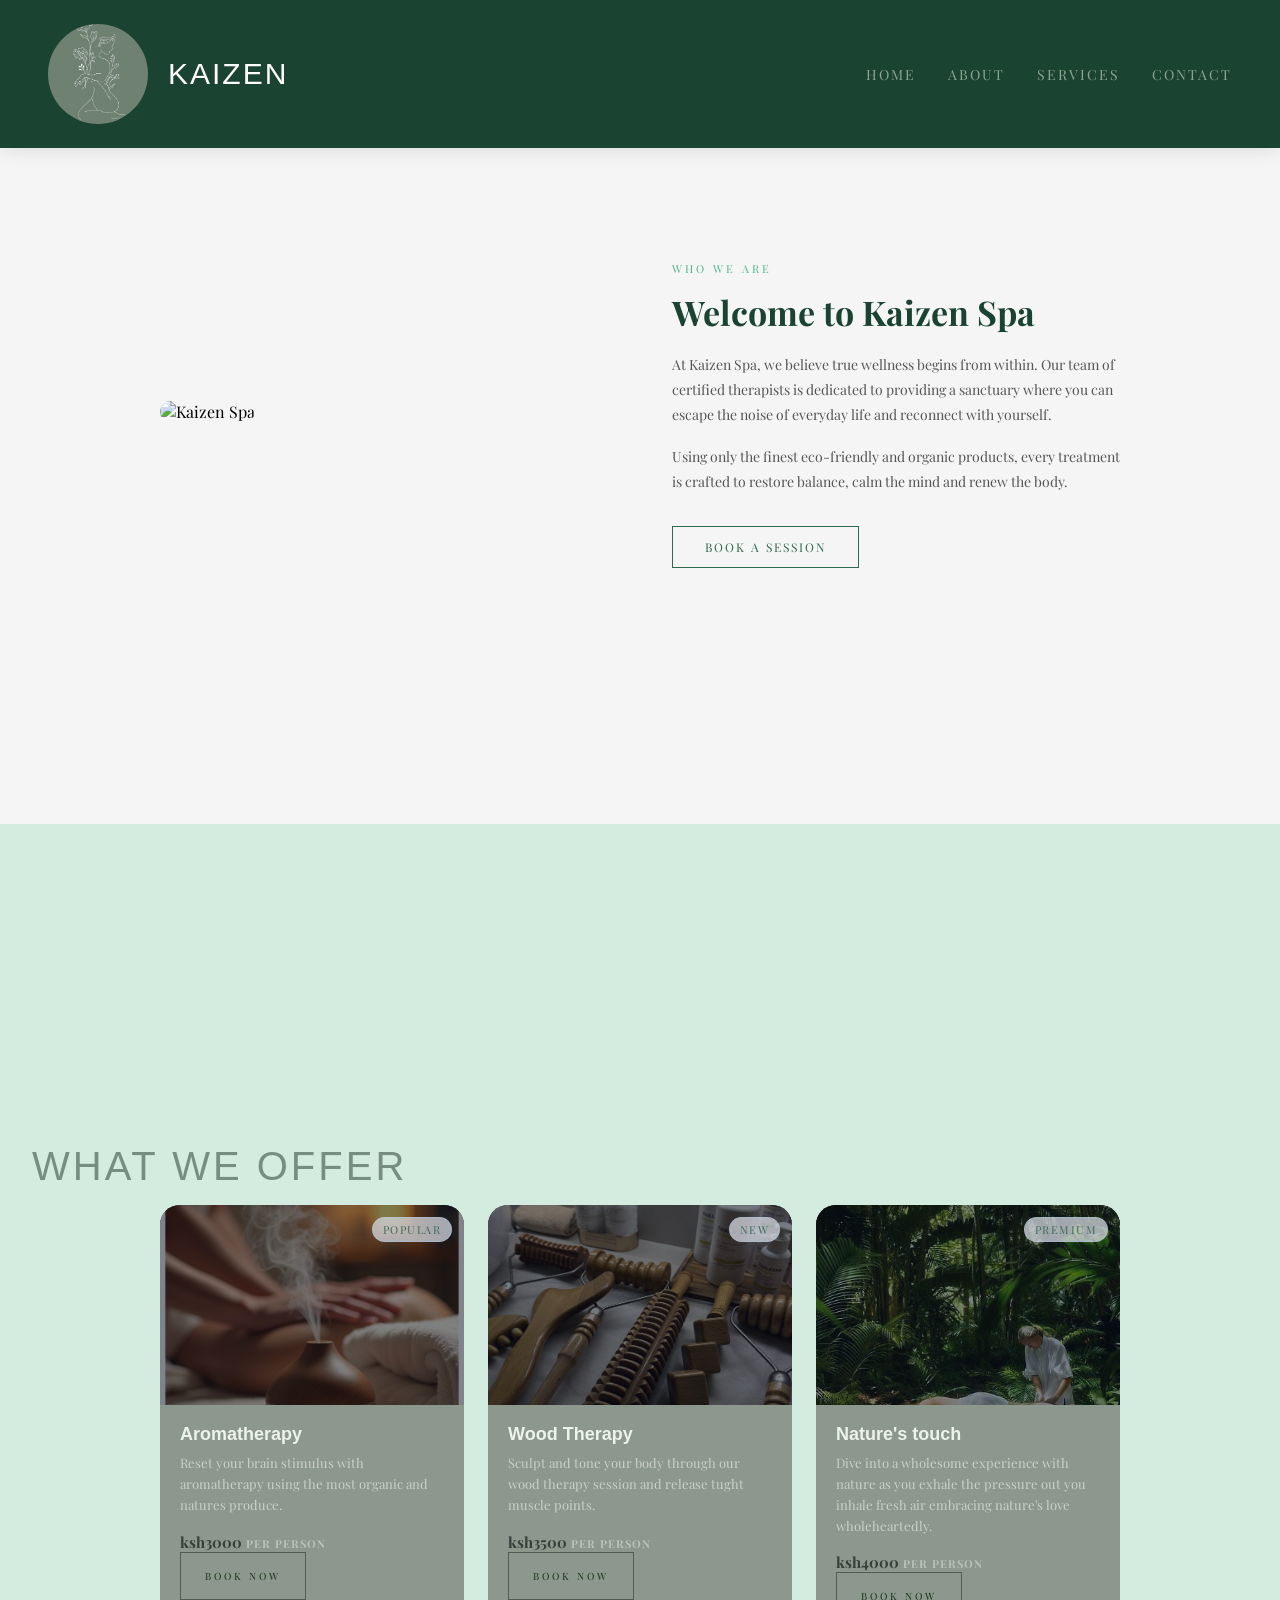
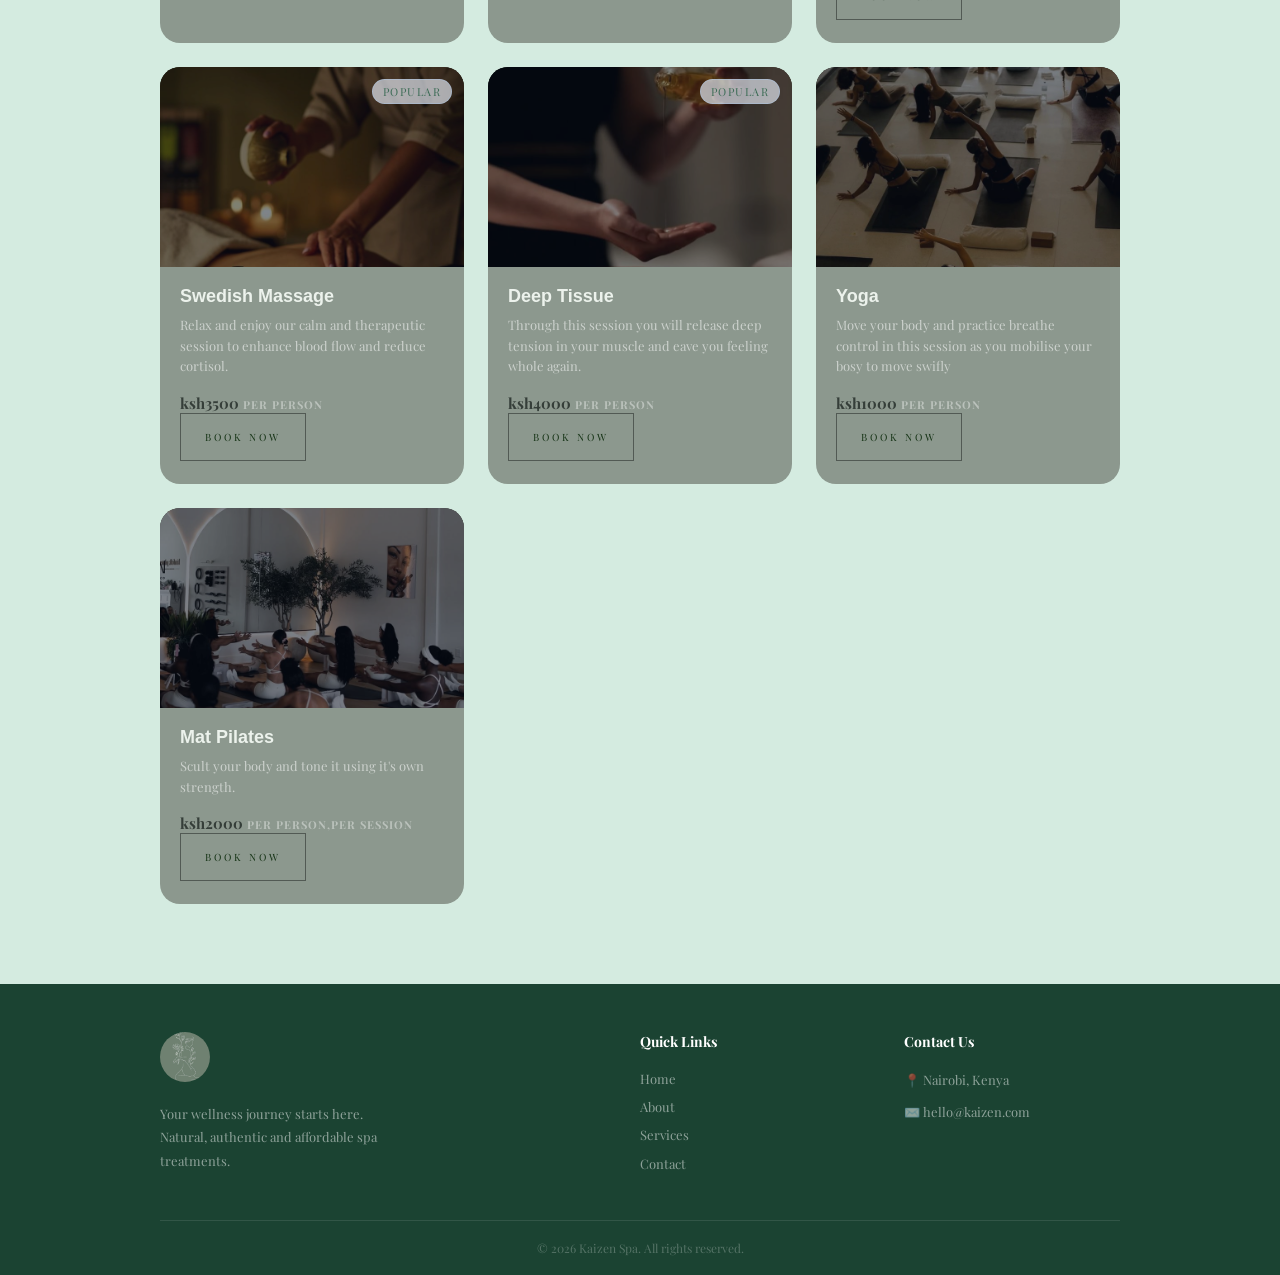
==== commit c6b66223: "styling and adding an about section" ====
--- a/about.html
+++ b/about.html
@@ -40,7 +40,32 @@
   </div>
 
   <!--About my company small paragragh-->
-<section id="about">
+<section id="about" class="about-section">
+  <div class="about-content">
+
+    <div class="about-img">
+      <img src="your-spa-image.jpg" alt="Kaizen Spa"/>
+    </div>
+
+    <div class="about-text">
+      <span class="about-eyebrow">Who we are</span>
+      <h2 class="about-title">Welcome to Kaizen Spa</h2>
+      <p class="about-desc">
+        At Kaizen Spa, we believe true wellness begins from within.
+        Our team of certified therapists is dedicated to providing
+        a sanctuary where you can escape the noise of everyday life
+        and reconnect with yourself.
+      </p>
+      <p class="about-desc">
+        Using only the finest eco-friendly and organic products,
+        every treatment is crafted to restore balance, calm the
+        mind and renew the body.
+      </p>
+      <a href="booking.html" class="about-btn">Book a Session</a>
+    </div>
+
+  </div>
+</section>
 
 
 
--- a/style.css
+++ b/style.css
@@ -262,7 +262,75 @@
 
 /*about section */
 
-
+/* ════════════════════════════
+   ABOUT SECTION
+════════════════════════════ */
+.about-section {
+  padding: 16rem 2rem;
+  background: whitesmoke;
+  font-family: 'Playfair Display', serif;
+}
+
+.about-content {
+  display: grid;
+  grid-template-columns: 1fr 1fr;
+  gap: 4rem;
+  max-width: 960px;
+  margin: 0 auto;
+  align-items: center;
+}
+
+.about-img img {
+  width: 100%;
+  height: 450px;
+  object-fit: cover;
+  border-radius: 12px;
+}
+
+.about-eyebrow {
+  display: inline-block;
+  font-size: 11px;
+  letter-spacing: 3px;
+  text-transform: uppercase;
+  color: #52b788;
+  margin-bottom: 1rem;
+}
+
+.about-title {
+  font-size: 34px;
+  color: #1b4332;
+  font-weight: 700;
+  margin-bottom: 1.2rem;
+  line-height: 1.2;
+}
+
+.about-desc {
+  font-size: 14px;
+  color: #555;
+  line-height: 1.8;
+  margin-bottom: 1rem;
+}
+
+.about-btn {
+  display: inline-block;
+  margin-top: 1rem;
+  padding: 12px 32px;
+  background: transparent;
+  color: #2d6a4f;
+  border: 1.5px solid #2d6a4f;
+  font-family: 'Playfair Display', serif;
+  font-size: 12px;
+  letter-spacing: 2px;
+  text-transform: uppercase;
+  text-decoration: none;
+  transition: background 0.3s, color 0.3s, transform 0.2s;
+}
+
+.about-btn:hover {
+  background: #2d6a4f;
+  color: #fff;
+  transform: translateY(-2px);
+}
 
 
 /*services section*/
@@ -270,7 +338,7 @@
   padding:5rem 2rem;
   background: rgb(212, 235, 224);
   font-family: 'Playfair Display', serif;
-  padding-top: 8rem;
+  padding-top: 20rem;
 }
 
 .services-header{
@@ -458,14 +526,6 @@
   padding-top: 10rem;
 }
 
-.booking-eyebrow{
-  display: block;
-  font-size: 11px;
-  letter-spacing: 3px;
-  text-transform: uppercase;
-  color: #353e39;
-  margin-bottom: 1.2rem;
-}
 
 .booking-heading{
   font-family: 'Playfair Display', serif;
@@ -823,7 +883,18 @@
     grid-template-columns: 1fr 1fr;
     gap: 2rem;
   }
-
+.about-content {
+    grid-template-columns: 1fr;
+    gap: 2rem;
+  }
+
+  .about-img img {
+    height: 280px;
+  }
+
+  .about-title {
+    font-size: 26px;
+  }
 
 }
 @media (max-width:480px){
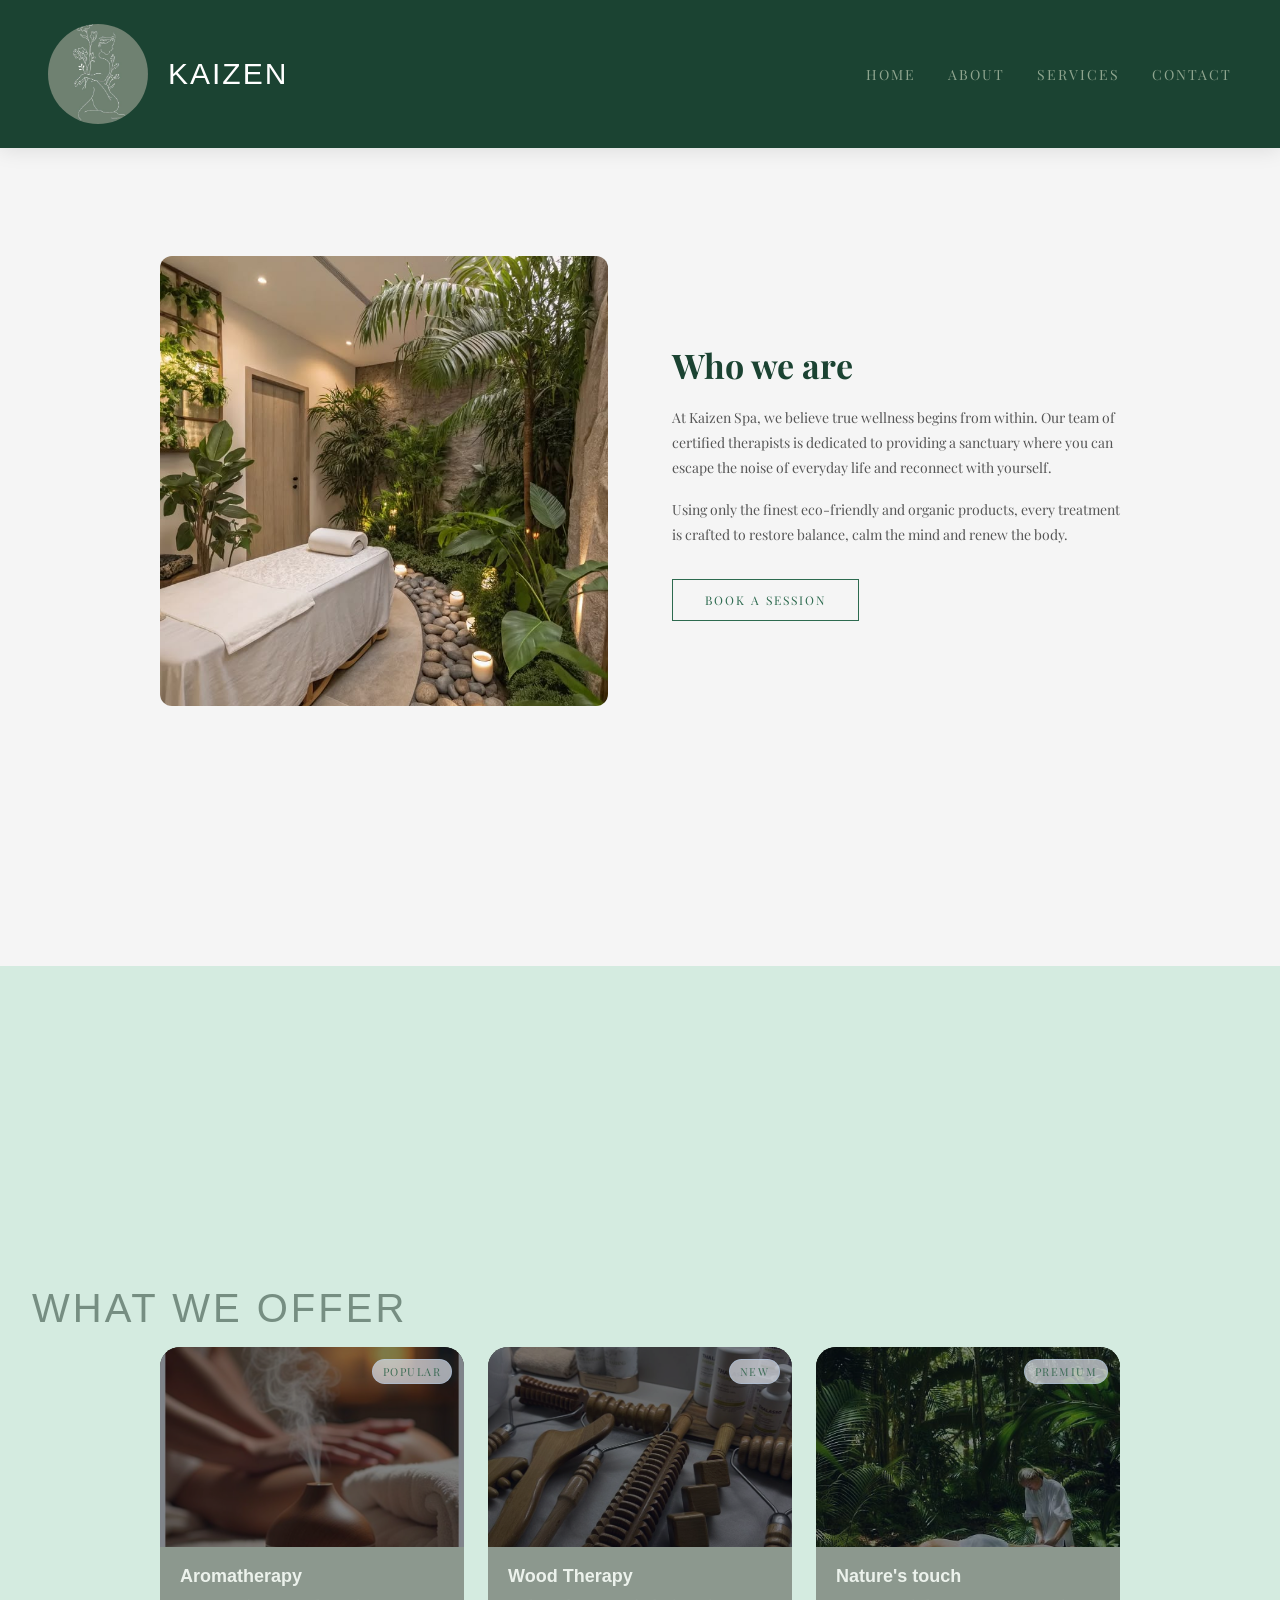
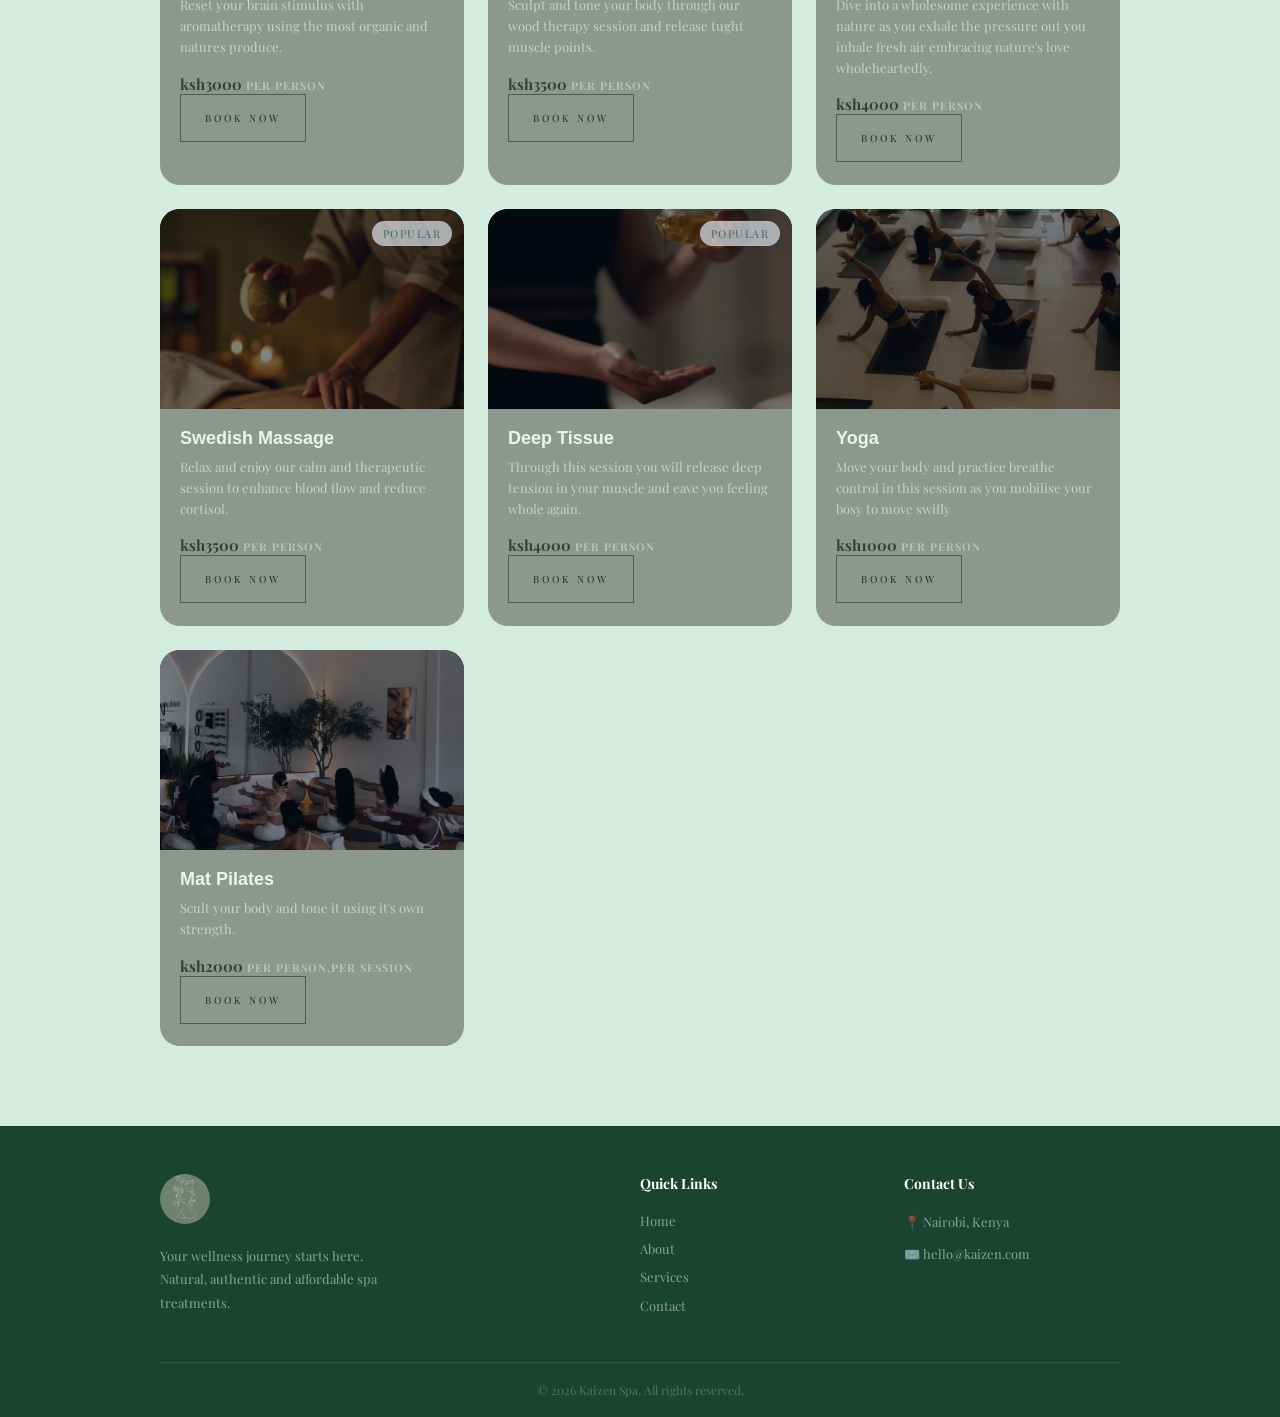
==== commit b5259d0c: "adding an about page image" ====
--- a/about.html
+++ b/about.html
@@ -44,12 +44,11 @@
   <div class="about-content">
 
     <div class="about-img">
-      <img src="your-spa-image.jpg" alt="Kaizen Spa"/>
+      <img src="Naturalspaspace_.jpg" alt="Kaizen Spa"/>
     </div>
 
     <div class="about-text">
-      <span class="about-eyebrow">Who we are</span>
-      <h2 class="about-title">Welcome to Kaizen Spa</h2>
+      <h2 class="about-title">Who we are</h2>
       <p class="about-desc">
         At Kaizen Spa, we believe true wellness begins from within.
         Our team of certified therapists is dedicated to providing
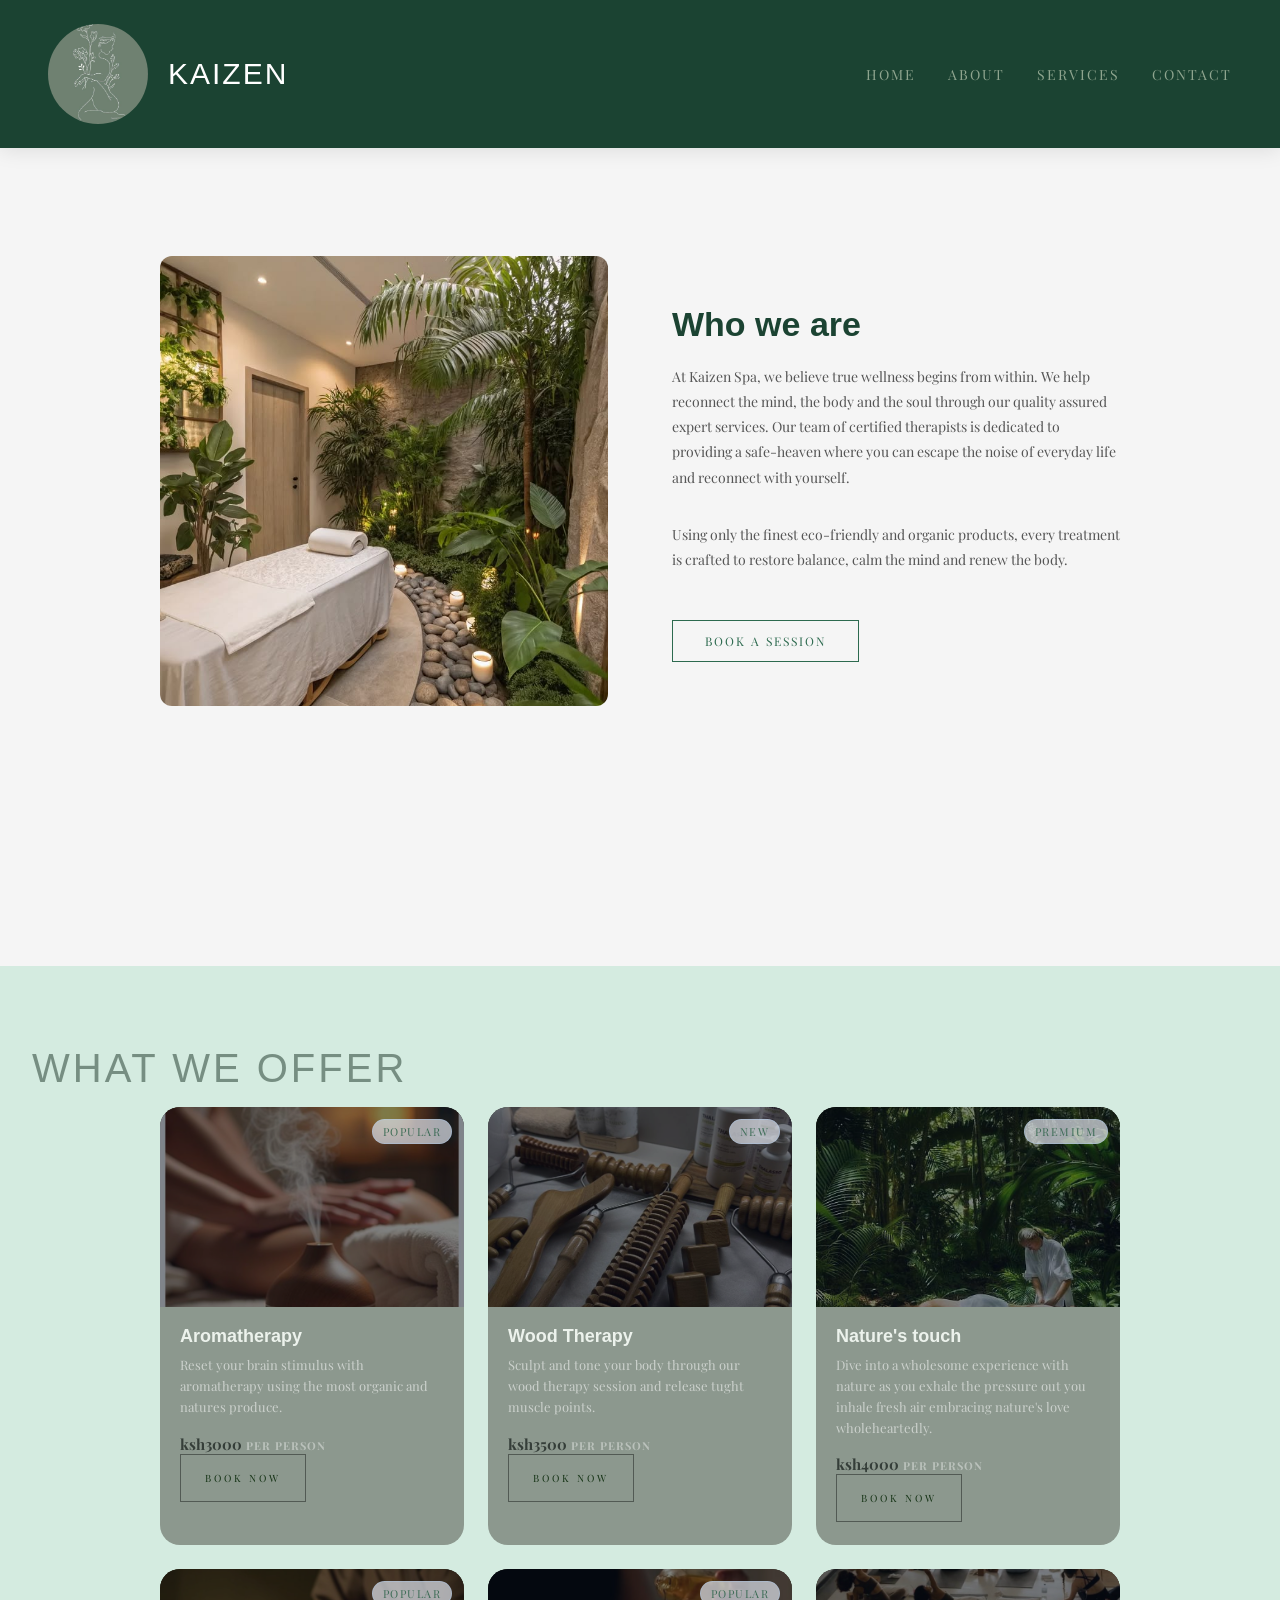
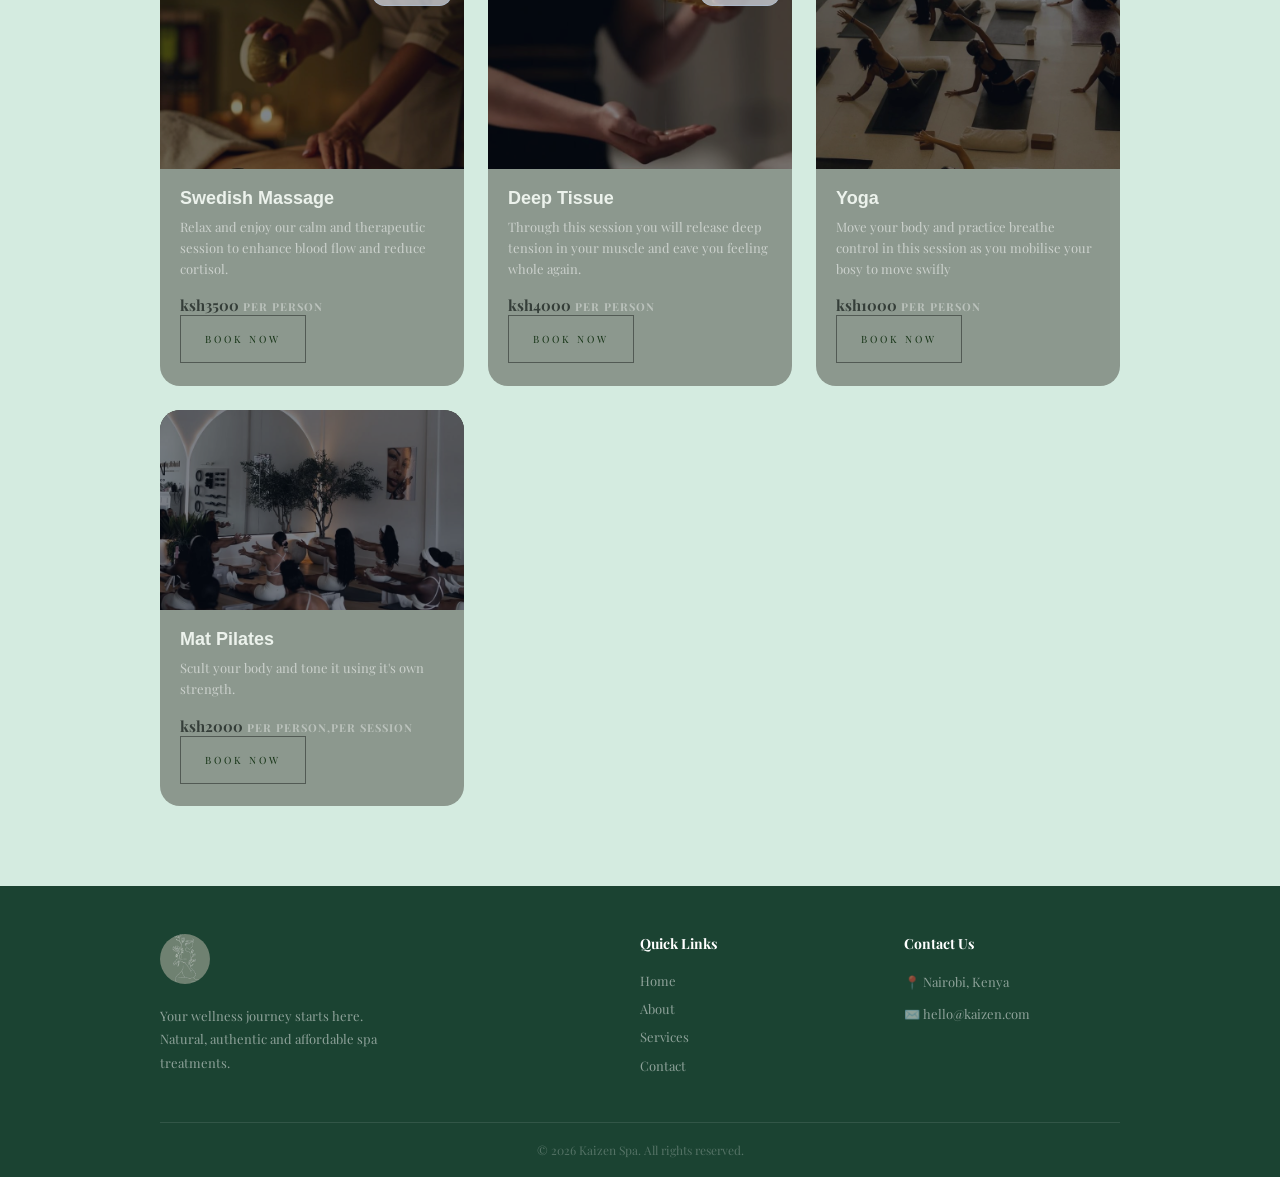
==== commit 63ba6e1f: "additon of an MIT licence to readme file" ====
--- a/about.html
+++ b/about.html
@@ -51,8 +51,9 @@
       <h2 class="about-title">Who we are</h2>
       <p class="about-desc">
         At Kaizen Spa, we believe true wellness begins from within.
+        We help reconnect the mind, the body and the soul through our quality assured expert services.
         Our team of certified therapists is dedicated to providing
-        a sanctuary where you can escape the noise of everyday life
+        a safe-heaven  where you can escape the noise of everyday life
         and reconnect with yourself.
       </p>
       <p class="about-desc">
--- a/style.css
+++ b/style.css
@@ -287,17 +287,10 @@
   border-radius: 12px;
 }
 
-.about-eyebrow {
-  display: inline-block;
-  font-size: 11px;
-  letter-spacing: 3px;
-  text-transform: uppercase;
-  color: #52b788;
-  margin-bottom: 1rem;
-}
 
 .about-title {
   font-size: 34px;
+  font-family: 'Playball Regular',sans-serif;
   color: #1b4332;
   font-weight: 700;
   margin-bottom: 1.2rem;
@@ -308,7 +301,7 @@
   font-size: 14px;
   color: #555;
   line-height: 1.8;
-  margin-bottom: 1rem;
+  margin-bottom: 2rem;
 }
 
 .about-btn {
@@ -338,7 +331,7 @@
   padding:5rem 2rem;
   background: rgb(212, 235, 224);
   font-family: 'Playfair Display', serif;
-  padding-top: 20rem;
+  padding-top: 5rem;
 }
 
 .services-header{
